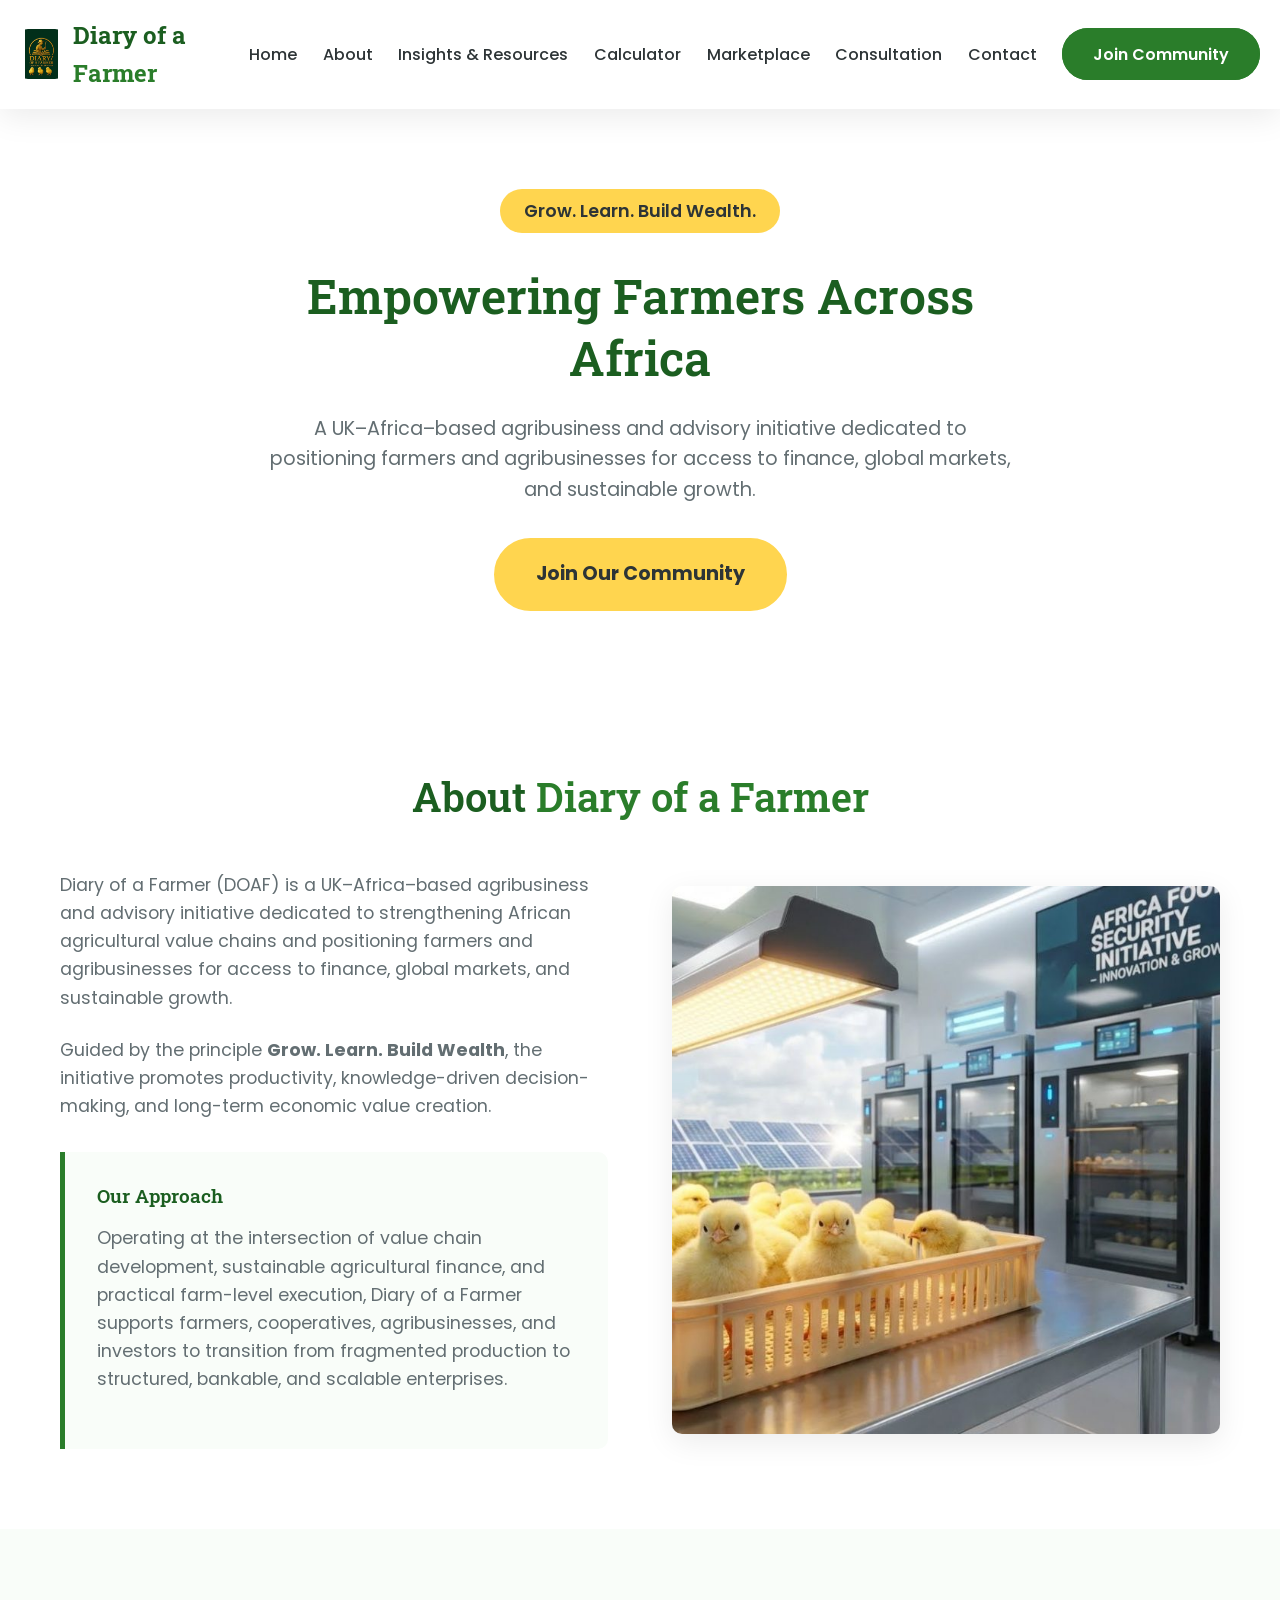
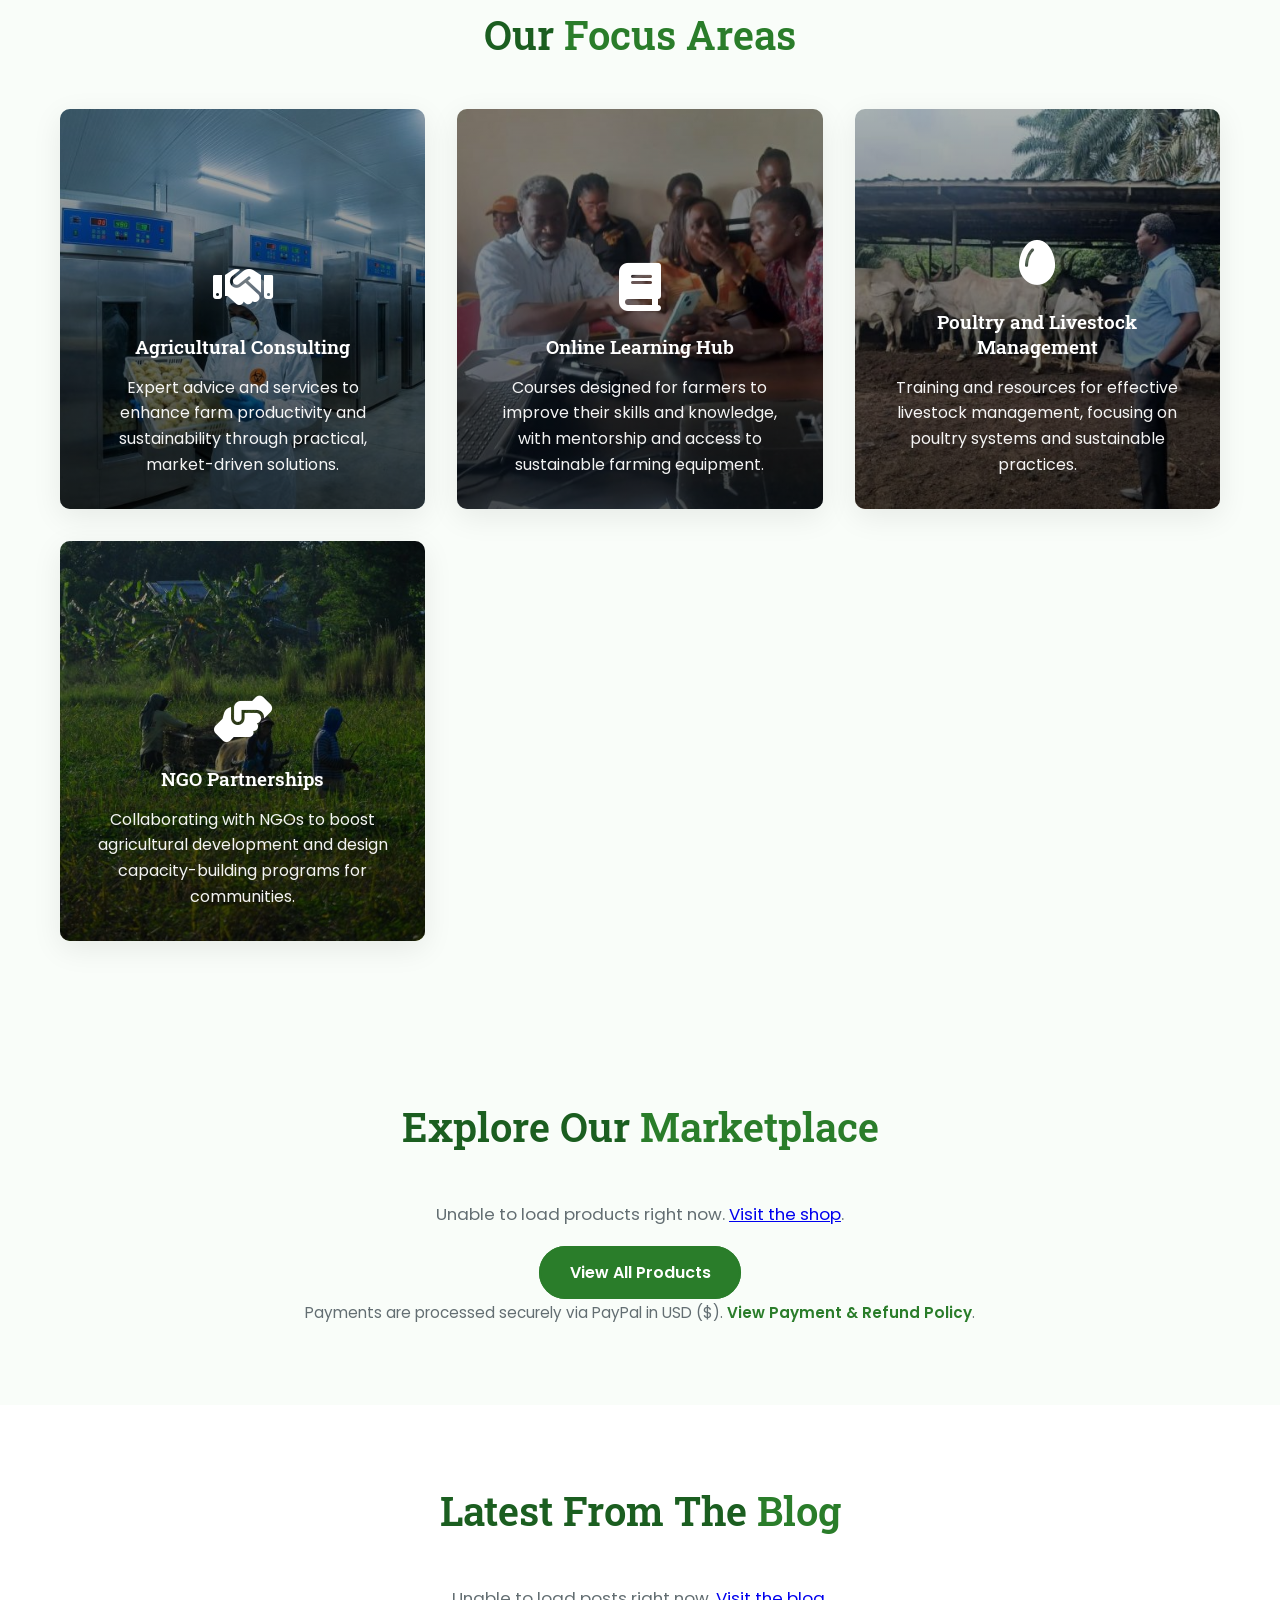
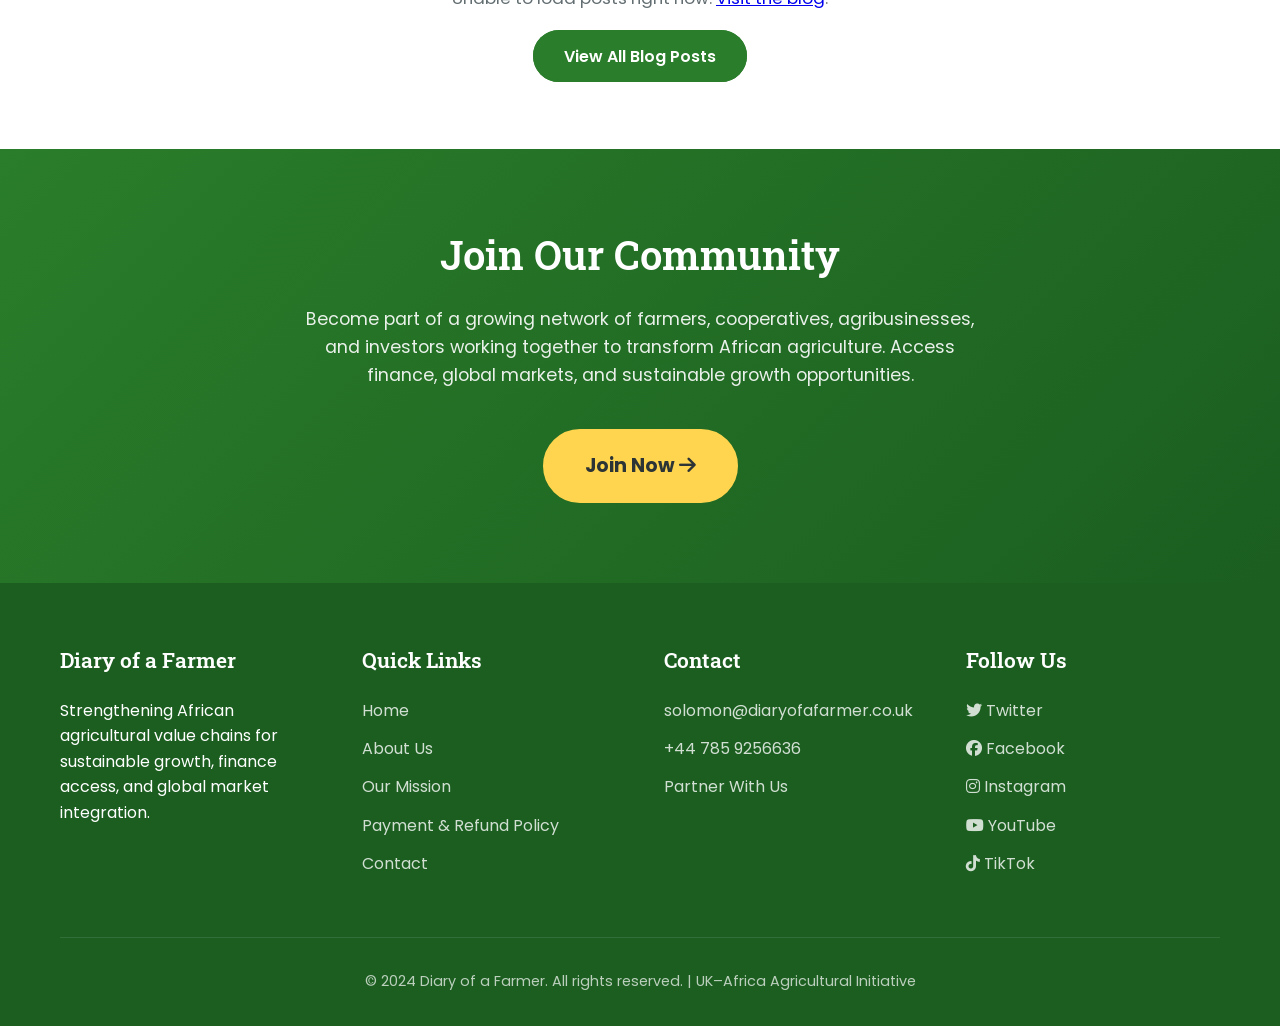
==== index.html @ 79dc4786 "Initial commit" ====
<!DOCTYPE html>
<html lang="en">
<head>
    <meta charset="UTF-8">
    <meta name="viewport" content="width=device-width, initial-scale=1.0">
    <title>Diary of a Farmer | Empowering Farmers Across Africa</title>
    <link rel="stylesheet" href="https://cdnjs.cloudflare.com/ajax/libs/font-awesome/6.4.0/css/all.min.css">
    <link rel="preconnect" href="https://fonts.googleapis.com">
    <link rel="preconnect" href="https://fonts.gstatic.com" crossorigin>
    <link href="https://fonts.googleapis.com/css2?family=Poppins:wght@300;400;500;600;700&family=Roboto+Slab:wght@400;500;600;700&display=swap" rel="stylesheet">
    <link rel="icon" type="image/jpeg" href="image/logo.jpeg">
    <link rel="stylesheet" href="styles.css">
</head>
<body>
    <!-- Header & Navigation (loaded dynamically) -->
    <header data-component="header"></header>

    <!-- Hero Section -->
    <section class="hero" id="home">
        <div class="container hero-content">
            <div class="tagline">Grow. Learn. Build Wealth.</div>
            <h1>Empowering Farmers Across Africa</h1>
            <p class="hero-subtitle">A UK–Africa–based agribusiness and advisory initiative dedicated to positioning farmers and agribusinesses for access to finance, global markets, and sustainable growth.</p>
            <a href="#join" class="cta-button-large">Join Our Community</a>
        </div>
    </section>

    <!-- About Section -->
    <section class="section" id="about">
        <div class="container">
            <h2 class="section-title">About <span>Diary of a Farmer</span></h2>
            <div class="about-content">
                <div class="about-text">
                    <p>Diary of a Farmer (DOAF) is a UK–Africa–based agribusiness and advisory initiative dedicated to strengthening African agricultural value chains and positioning farmers and agribusinesses for access to finance, global markets, and sustainable growth.</p>
                    <p>Guided by the principle <strong>Grow. Learn. Build Wealth</strong>, the initiative promotes productivity, knowledge-driven decision-making, and long-term economic value creation.</p>
                    
                    <div class="highlight-box">
                        <h3>Our Approach</h3>
                        <p>Operating at the intersection of value chain development, sustainable agricultural finance, and practical farm-level execution, Diary of a Farmer supports farmers, cooperatives, agribusinesses, and investors to transition from fragmented production to structured, bankable, and scalable enterprises.</p>
                    </div>
                </div>
                <div class="about-image">
                    <img src="image/about.jpg" alt="African farmers working in field">
                </div>
            </div>
        </div>
    </section>

    <!-- Mission Sections -->
    <section class="section mission" id="mission">
        <div class="container">
            <h2 class="section-title">Our <span>Focus Areas</span></h2>
            <div class="mission-cards">
                <div class="mission-card mission-card-1" style="background-image: url('image/agric-consul.jpg');">
                    <div class="mission-card-content">
                        <i class="fas fa-handshake mission-icon"></i>
                        <h3>Agricultural Consulting</h3>
                        <p>Expert advice and services to enhance farm productivity and sustainability through practical, market-driven solutions.</p>
                    </div>
                </div>
                
                <div class="mission-card mission-card-2" style="background-image: url('image/online hub.jpg');">
                    <div class="mission-card-content">
                        <i class="fas fa-book mission-icon"></i>
                        <h3>Online Learning Hub</h3>
                        <p>Courses designed for farmers to improve their skills and knowledge, with mentorship and access to sustainable farming equipment.</p>
                    </div>
                </div>
                
                <div class="mission-card mission-card-3" style="background-image: url('image/poultry management.jpg');">
                    <div class="mission-card-content">
                        <i class="fas fa-egg mission-icon"></i>
                        <h3>Poultry and Livestock Management</h3>
                        <p>Training and resources for effective livestock management, focusing on poultry systems and sustainable practices.</p>
                    </div>
                </div>

                <div class="mission-card mission-card-4" style="background-image: url('image/NGO.jpg');">
                    <div class="mission-card-content">
                        <i class="fas fa-hands-helping mission-icon"></i>
                        <h3>NGO Partnerships</h3>
                        <p>Collaborating with NGOs to boost agricultural development and design capacity-building programs for communities.</p>
                    </div>
                </div>
            </div>
        </div>
    </section>

    <!-- Marketplace Section -->
    <section class="section marketplace-section" id="marketplace">
        <div class="container">
            <h2 class="section-title">Explore Our <span>Marketplace</span></h2>
            <div class="marketplace-grid" id="marketplaceProducts">
                <p class="marketplace-status">Loading products...</p>
            </div>
            <div class="marketplace-footer-link">
                <a href="https://diaryofafarmer.co.uk/farm/shop" target="_blank" rel="noopener noreferrer" class="cta-button">View All Products</a>
            </div>
            <p class="marketplace-policy-note">
                Payments are processed securely via PayPal in USD ($).
                <a href="payment-policy.html">View Payment &amp; Refund Policy</a>.
            </p>
        </div>
    </section>

    <!-- Blog Section -->
    <section class="section blog-section" id="blog">
        <div class="container">
            <h2 class="section-title">Latest From The <span>Blog</span></h2>
            <div class="blog-grid" id="blogPosts">
                <p class="blog-status">Loading latest posts...</p>
            </div>
            <div class="blog-footer-link">
                <a href="https://diaryofafarmer.co.uk/farm" target="_blank" rel="noopener noreferrer" class="cta-button">View All Blog Posts</a>
            </div>
        </div>
    </section>

    <!-- CTA Section -->
    <section class="cta-section" id="join">
        <div class="container">
            <h2>Join Our Community</h2>
            <p>Become part of a growing network of farmers, cooperatives, agribusinesses, and investors working together to transform African agriculture. Access finance, global markets, and sustainable growth opportunities.</p>
            <a href="#" class="cta-button-large" id="joinButton">Join Now <i class="fas fa-arrow-right"></i></a>
        </div>
    </section>

    <!-- Footer (loaded dynamically) -->
    <footer data-component="footer"></footer>

    <script src="script.js"></script>
</body>
</html>
---- styles.css ----
:root {
    --primary-green: #2a7d2a;
    --light-green: #4caf50;
    --dark-green: #1b5e20;
    --accent-yellow: #ffd54f;
    --light-bg: #f9fdf9;
    --dark-text: #2d3436;
    --light-text: #636e72;
    --white: #ffffff;
    --shadow: 0 8px 30px rgba(0, 0, 0, 0.08);
    --transition: all 0.3s ease;
}

* {
    margin: 0;
    padding: 0;
    box-sizing: border-box;
}

html {
    scroll-behavior: smooth;
}

body {
    font-family: 'Poppins', sans-serif;
    line-height: 1.6;
    color: var(--dark-text);
    background-color: var(--white);
    overflow-x: hidden;
}

h1, h2, h3, h4 {
    font-family: 'Roboto Slab', serif;
    font-weight: 600;
    line-height: 1.3;
    margin-bottom: 1rem;
}

.container {
    width: 100%;
    max-width: 1200px;
    margin: 0 auto;
    padding: 0 20px;
}

/* Header & Navigation */
header {
    background-color: var(--white);
    box-shadow: var(--shadow);
    position: sticky;
    top: 0;
    z-index: 1000;
    padding: 1rem 0;
}

.header-container {
    display: flex;
    justify-content: space-between;
    align-items: center;
    max-width: 1400px;
    width: 100%;
    margin: 0 auto;
}

.logo {
    display: flex;
    align-items: center;
    gap: 10px;
    text-decoration: none;
}

.logo-icon {
    color: var(--primary-green);
    font-size: 2rem;
}

.logo-img {
    width: 50px;
    height: 50px;
    object-fit: contain;
    border-radius: 8px;
}

.logo-text {
    font-family: 'Roboto Slab', serif;
    font-weight: 700;
    font-size: 1.5rem;
    color: var(--dark-green);
}

.logo-text span {
    color: var(--primary-green);
}

.nav-menu {
    display: flex;
    list-style: none;
    gap: 1.6rem;
    flex-wrap: nowrap;
}

.nav-menu > li {
    white-space: nowrap;
}

.dropdown {
    position: relative;
}

.dropdown-toggle {
    background: none;
    border: none;
    cursor: pointer;
    font-size: 1rem;
    font-family: 'Poppins', sans-serif;
    padding: 0;
}

.dropdown-toggle::after {
    content: '\25BE';
    margin-left: 0.45rem;
    font-size: 0.75rem;
    color: var(--light-text);
}

.dropdown-menu {
    list-style: none;
    position: absolute;
    top: calc(100% + 0.8rem);
    left: 0;
    min-width: 220px;
    background-color: var(--white);
    border-radius: 12px;
    box-shadow: var(--shadow);
    padding: 0.8rem 0;
    display: flex;
    flex-direction: column;
    gap: 0.2rem;
    opacity: 0;
    visibility: hidden;
    transform: translateY(10px);
    transition: var(--transition);
    z-index: 1001;
}

.dropdown-menu .nav-link {
    display: block;
    padding: 0.55rem 1.3rem;
    font-weight: 500;
}

.dropdown-menu .nav-link::after {
    display: none;
}

.dropdown.open .dropdown-menu,
.dropdown:hover .dropdown-menu {
    opacity: 1;
    visibility: visible;
    transform: translateY(0);
}

.dropdown.open .dropdown-toggle::after,
.dropdown:hover .dropdown-toggle::after {
    color: var(--primary-green);
}

.nav-link {
    text-decoration: none;
    color: var(--dark-text);
    font-weight: 500;
    transition: var(--transition);
    position: relative;
}

.nav-link:hover {
    color: var(--primary-green);
}

.nav-link::after {
    content: '';
    position: absolute;
    width: 0;
    height: 2px;
    background-color: var(--primary-green);
    bottom: -5px;
    left: 0;
    transition: var(--transition);
}

.nav-link:hover::after {
    width: 100%;
}

.cta-button {
    background-color: var(--primary-green);
    color: var(--white);
    padding: 0.8rem 1.8rem;
    border-radius: 50px;
    text-decoration: none;
    font-weight: 600;
    transition: var(--transition);
    border: 2px solid var(--primary-green);
}

.cta-button:hover {
    background-color: transparent;
    color: var(--primary-green);
}

.mobile-menu-btn {
    display: none;
    background: none;
    border: none;
    font-size: 1.5rem;
    color: var(--dark-green);
    cursor: pointer;
}

/* Hero Section */
.hero {
    padding: 5rem 0;
    background: linear-gradient(rgba(255, 255, 255, 0.9), rgba(255, 255, 255, 0.9)), url('https://images.unsplash.com/photo-1500382017468-9049fed747ef?ixlib=rb-4.0.3&ixid=M3wxMjA3fDB8MHxwaG90by1wYWdlfHx8fGVufDB8fHx8fA%3D%3D&auto=format&fit=crop&w=2070&q=80');
    background-size: cover;
    background-position: center;
}

.hero-content {
    max-width: 800px;
    text-align: center;
    margin: 0 auto;
}

.hero h1 {
    font-size: 3rem;
    color: var(--dark-green);
    margin-bottom: 1.5rem;
}

.hero h1 span {
    color: var(--primary-green);
}

.hero-subtitle {
    font-size: 1.2rem;
    color: var(--light-text);
    margin-bottom: 2rem;
}

.tagline {
    display: inline-block;
    background-color: var(--accent-yellow);
    color: var(--dark-text);
    padding: 0.5rem 1.5rem;
    border-radius: 50px;
    font-weight: 600;
    margin-bottom: 2rem;
    font-size: 1.1rem;
}

/* About Section */
.section {
    padding: 5rem 0;
}

.section-title {
    text-align: center;
    font-size: 2.5rem;
    color: var(--dark-green);
    margin-bottom: 3rem;
}

.section-title span {
    color: var(--primary-green);
}

.about-content {
    display: grid;
    grid-template-columns: 1fr 1fr;
    gap: 4rem;
    align-items: center;
}

.about-text p {
    margin-bottom: 1.5rem;
    font-size: 1.1rem;
    color: var(--light-text);
}

.highlight-box {
    background-color: var(--light-bg);
    border-left: 5px solid var(--primary-green);
    padding: 2rem;
    border-radius: 0 10px 10px 0;
    margin-top: 2rem;
}

.highlight-box h3 {
    color: var(--dark-green);
    margin-bottom: 1rem;
}

.about-image {
    border-radius: 10px;
    overflow: hidden;
    box-shadow: var(--shadow);
}

.about-image img {
    width: 100%;
    height: auto;
    display: block;
    transition: transform 0.5s ease;
}

.about-image:hover img {
    transform: scale(1.05);
}

/* Mission Section */
.mission {
    background-color: var(--light-bg);
}

.mission-cards {
    display: grid;
    grid-template-columns: repeat(auto-fit, minmax(300px, 1fr));
    gap: 2rem;
    margin-top: 3rem;
}

.mission-card {
    background-color: var(--white);
    padding: 2rem;
    border-radius: 10px;
    box-shadow: var(--shadow);
    transition: var(--transition);
    text-align: center;
    background-size: cover;
    background-position: center;
    position: relative;
    min-height: 400px;
    display: flex;
    flex-direction: column;
    justify-content: flex-end;
    overflow: hidden;
}

.mission-card::before {
    content: '';
    position: absolute;
    top: 0;
    left: 0;
    right: 0;
    bottom: 0;
    background: linear-gradient(180deg, rgba(0,0,0,0.3) 0%, rgba(0,0,0,0.7) 100%);
    z-index: 1;
}

.mission-card-content {
    position: relative;
    z-index: 2;
    color: var(--white);
    width: 100%;
    display: flex;
    flex-direction: column;
    align-items: center;
}

.mission-card h3 {
    color: var(--white);
}

.mission-card p {
    color: rgba(255,255,255,0.95);
}

.mission-card:hover {
    transform: translateY(-10px);
}

.mission-icon {
    font-size: 3rem;
    color: var(--white);
    margin-bottom: 1.5rem;
}

/* Blog Section */
.blog-section {
    background-color: var(--white);
}

.blog-grid {
    display: grid;
    grid-template-columns: repeat(auto-fit, minmax(280px, 1fr));
    gap: 2rem;
}

.blog-card {
    background-color: var(--white);
    border: 1px solid #e8efe8;
    border-radius: 12px;
    overflow: hidden;
    box-shadow: var(--shadow);
    transition: var(--transition);
    display: flex;
    flex-direction: column;
}

.blog-card:hover {
    transform: translateY(-6px);
}

.blog-image {
    width: 100%;
    height: 200px;
    object-fit: cover;
    background: linear-gradient(135deg, #e8f5e9, #f1f8e9);
}

.blog-card-body {
    padding: 1.4rem;
    display: flex;
    flex-direction: column;
    gap: 0.9rem;
    flex: 1;
}

.blog-date {
    font-size: 0.9rem;
    color: var(--light-text);
}

.blog-card-title {
    font-size: 1.3rem;
    color: var(--dark-green);
    margin: 0;
}

.blog-excerpt {
    color: var(--light-text);
    margin: 0;
}

.blog-read-link {
    margin-top: auto;
    color: var(--primary-green);
    text-decoration: none;
    font-weight: 600;
}

.blog-read-link:hover {
    color: var(--dark-green);
}

.blog-status {
    grid-column: 1 / -1;
    text-align: center;
    color: var(--light-text);
    font-size: 1.05rem;
}

.blog-footer-link {
    margin-top: 2rem;
    text-align: center;
}

/* Marketplace Section */
.marketplace-section {
    background-color: var(--light-bg);
}

.marketplace-grid {
    display: grid;
    grid-template-columns: repeat(auto-fit, minmax(250px, 1fr));
    gap: 2rem;
}

.product-card {
    background-color: var(--white);
    border: 1px solid #e8efe8;
    border-radius: 12px;
    overflow: hidden;
    box-shadow: var(--shadow);
    transition: var(--transition);
    display: flex;
    flex-direction: column;
}

.product-card:hover {
    transform: translateY(-6px);
    box-shadow: 0 12px 40px rgba(0, 0, 0, 0.12);
}

.product-image-wrapper {
    position: relative;
    overflow: hidden;
    height: 220px;
}

.product-image {
    width: 100%;
    height: 100%;
    object-fit: cover;
    background: linear-gradient(135deg, #e8f5e9, #f1f8e9);
    transition: transform 0.3s ease;
}

.product-card:hover .product-image {
    transform: scale(1.05);
}

.product-overlay {
    position: absolute;
    top: 0;
    left: 0;
    right: 0;
    bottom: 0;
    background-color: rgba(42, 125, 42, 0.85);
    display: flex;
    align-items: center;
    justify-content: center;
    opacity: 0;
    transition: opacity 0.3s ease;
}

.product-card:hover .product-overlay {
    opacity: 1;
}

.view-product-btn {
    background-color: var(--accent-yellow);
    color: var(--dark-text);
    padding: 0.8rem 1.5rem;
    border-radius: 25px;
    text-decoration: none;
    font-weight: 600;
    font-size: 0.95rem;
    transition: var(--transition);
    display: inline-flex;
    align-items: center;
    gap: 0.5rem;
}

.view-product-btn:hover {
    background-color: var(--white);
    transform: scale(1.05);
}

.product-card-body {
    padding: 1.4rem;
    display: flex;
    flex-direction: column;
    gap: 0.8rem;
    flex: 1;
}

.product-title {
    font-size: 1.1rem;
    color: var(--dark-green);
    margin: 0;
    line-height: 1.4;
}

.product-description {
    color: var(--light-text);
    margin: 0;
    font-size: 0.9rem;
    line-height: 1.5;
    flex-grow: 1;
}

.product-price {
    margin-top: auto;
    font-weight: 700;
    font-size: 1.2rem;
    color: var(--primary-green);
}

.original-price {
    color: var(--light-text);
    text-decoration: line-through;
    font-size: 0.9rem;
    margin-right: 0.8rem;
}

.sale-price {
    color: #d32f2f;
    font-size: 1.3rem;
}

.marketplace-status {
    grid-column: 1 / -1;
    text-align: center;
    color: var(--light-text);
    font-size: 1.05rem;
}

.marketplace-footer-link {
    margin-top: 2rem;
    text-align: center;
}

.marketplace-policy-note {
    margin-top: 1rem;
    text-align: center;
    color: var(--light-text);
    font-size: 0.95rem;
    line-height: 1.5;
}

.marketplace-policy-note a {
    color: var(--primary-green);
    font-weight: 600;
    text-decoration: none;
}

.marketplace-policy-note a:hover {
    text-decoration: underline;
}

/* CTA Section */
.cta-section {
    text-align: center;
    padding: 5rem 0;
    background: linear-gradient(135deg, var(--primary-green), var(--dark-green));
    color: var(--white);
}

.cta-section h2 {
    font-size: 2.5rem;
    margin-bottom: 1.5rem;
}

.cta-section p {
    max-width: 700px;
    margin: 0 auto 2.5rem;
    font-size: 1.1rem;
    opacity: 0.9;
}

.cta-button-large {
    background-color: var(--accent-yellow);
    color: var(--dark-text);
    padding: 1.2rem 2.5rem;
    border-radius: 50px;
    text-decoration: none;
    font-weight: 700;
    font-size: 1.2rem;
    transition: var(--transition);
    display: inline-block;
    border: 2px solid var(--accent-yellow);
}

.cta-button-large:hover {
    background-color: transparent;
    color: var(--accent-yellow);
}

/* Footer */
footer {
    background-color: var(--dark-green);
    color: var(--white);
    padding: 4rem 0 2rem;
}

.footer-content {
    display: grid;
    grid-template-columns: repeat(auto-fit, minmax(250px, 1fr));
    gap: 3rem;
    margin-bottom: 3rem;
}

.footer-column h3 {
    color: var(--white);
    margin-bottom: 1.5rem;
    font-size: 1.3rem;
}

.footer-links {
    list-style: none;
}

.footer-links li {
    margin-bottom: 0.8rem;
}

.footer-links a {
    color: rgba(255, 255, 255, 0.8);
    text-decoration: none;
    transition: var(--transition);
}

.footer-links a:hover {
    color: var(--accent-yellow);
    padding-left: 5px;
}

.copyright {
    text-align: center;
    padding-top: 2rem;
    border-top: 1px solid rgba(255, 255, 255, 0.1);
    color: rgba(255, 255, 255, 0.7);
    font-size: 0.9rem;
}

/* Responsive Design */
@media (max-width: 992px) {
    .hero h1 {
        font-size: 2.5rem;
    }
    
    .about-content {
        grid-template-columns: 1fr;
        gap: 3rem;
    }
    
    .about-image {
        order: -1;
    }
}

@media (max-width: 768px) {
    .nav-menu {
        position: fixed;
        top: 80px;
        left: -100%;
        flex-direction: column;
        background-color: var(--white);
        width: 100%;
        text-align: center;
        transition: var(--transition);
        box-shadow: var(--shadow);
        padding: 2rem 0;
        z-index: 999;
    }

    .nav-menu.active {
        left: 0;
    }

    .mobile-menu-btn {
        display: block;
    }

    .dropdown {
        width: 100%;
    }

    .dropdown-toggle {
        width: 100%;
        text-align: center;
        padding: 0.4rem 0;
    }

    .dropdown-menu {
        position: static;
        opacity: 1;
        visibility: visible;
        transform: none;
        box-shadow: none;
        background-color: transparent;
        padding: 0;
        display: none;
    }

    .dropdown.open .dropdown-menu {
        display: flex;
    }

    .dropdown-menu .nav-link {
        padding: 0.5rem 0;
    }

    .hero h1 {
        font-size: 2rem;
    }

    .section-title {
        font-size: 2rem;
    }
    
    .cta-section h2 {
        font-size: 2rem;
    }
}

@media (max-width: 576px) {
    .hero {
        padding: 3rem 0;
    }
    
    .section {
        padding: 3rem 0;
    }
    
    .cta-section {
        padding: 3rem 0;
    }
    
    .hero h1 {
        font-size: 1.8rem;
    }
}

/* Team Members Section */
.team-members-grid {
    display: grid;
    grid-template-columns: repeat(auto-fit, minmax(350px, 1fr));
    gap: 3rem;
    margin-top: 3rem;
}

.team-member-card {
    background-color: var(--white);
    border-radius: 10px;
    box-shadow: var(--shadow);
    overflow: hidden;
    transition: var(--transition);
}

.team-member-card:hover {
    transform: translateY(-10px);
    box-shadow: 0 12px 40px rgba(0, 0, 0, 0.15);
}

.team-image {
    width: 100%;
    height: 300px;
    overflow: hidden;
}

.team-image img {
    width: 100%;
    height: 100%;
    object-fit: cover;
    transition: transform 0.5s ease;
}

.team-member-card:hover .team-image img {
    transform: scale(1.05);
}

.team-info {
    padding: 2rem;
}

.team-info h3 {
    color: var(--dark-green);
    margin-bottom: 0.5rem;
    font-size: 1.5rem;
}

.team-role {
    color: var(--primary-green);
    font-weight: 600;
    margin-bottom: 1rem;
    font-size: 1.1rem;
}

.team-info p {
    color: var(--light-text);
    font-size: 0.95rem;
    margin-bottom: 1rem;
    line-height: 1.6;
}

/* Contact Page Styles */
.contact-wrapper {
    display: grid;
    grid-template-columns: 1fr 1fr;
    gap: 4rem;
    margin-top: 3rem;
}

.contact-info {
    background-color: var(--light-bg);
    padding: 2rem;
    border-radius: 10px;
}

.contact-info .section-title {
    text-align: left;
    font-size: 2rem;
    margin-bottom: 2rem;
}

.info-items {
    display: flex;
    flex-direction: column;
    gap: 2rem;
    margin-bottom: 3rem;
}

.info-item {
    display: flex;
    gap: 1.5rem;
    align-items: flex-start;
}

.info-icon {
    font-size: 2rem;
    color: var(--primary-green);
    min-width: 50px;
    text-align: center;
}

.info-content h3 {
    color: var(--dark-green);
    margin-bottom: 0.5rem;
    font-size: 1.2rem;
}

.info-content p {
    color: var(--light-text);
    margin: 0;
}

.info-content a {
    color: var(--primary-green);
    text-decoration: none;
    font-weight: 600;
    transition: var(--transition);
}

.info-content a:hover {
    color: var(--dark-green);
}

.social-section {
    margin-top: 2rem;
    padding-top: 2rem;
    border-top: 2px solid rgba(0, 0, 0, 0.1);
}

.social-section h3 {
    color: var(--dark-green);
    margin-bottom: 1rem;
    font-size: 1.1rem;
}

.social-links-contact {
    display: flex;
    gap: 1rem;
    flex-wrap: wrap;
}

.social-link {
    display: inline-flex;
    align-items: center;
    justify-content: center;
    width: 45px;
    height: 45px;
    background-color: var(--primary-green);
    color: var(--white);
    border-radius: 50%;
    text-decoration: none;
    font-size: 1.2rem;
    transition: var(--transition);
}

.social-link:hover {
    background-color: var(--dark-green);
    transform: translateY(-5px);
}

.contact-form-container {
    background-color: var(--white);
    padding: 2rem;
    border-radius: 10px;
    box-shadow: var(--shadow);
}

.contact-form-container .section-title {
    text-align: left;
    font-size: 2rem;
    margin-bottom: 2rem;
}

.contact-form {
    display: flex;
    flex-direction: column;
    gap: 1.5rem;
}

.form-group {
    display: flex;
    flex-direction: column;
}

.form-group label {
    color: var(--dark-text);
    font-weight: 600;
    margin-bottom: 0.5rem;
    font-size: 0.95rem;
}

.form-group input,
.form-group textarea {
    padding: 0.8rem;
    border: 1px solid #ddd;
    border-radius: 5px;
    font-family: 'Poppins', sans-serif;
    font-size: 0.95rem;
    transition: var(--transition);
    color: var(--dark-text);
}

.form-group input:focus,
.form-group textarea:focus {
    outline: none;
    border-color: var(--primary-green);
    box-shadow: 0 0 0 3px rgba(42, 125, 42, 0.1);
}

.form-group textarea {
    resize: vertical;
    min-height: 120px;
}

.form-group.checkbox {
    flex-direction: row;
    align-items: flex-start;
    gap: 0.8rem;
}

.form-group.checkbox input {
    width: auto;
    height: auto;
    margin-top: 0.3rem;
    cursor: pointer;
    padding: 0;
}

.checkbox-label {
    margin: 0;
    font-weight: 400;
    font-size: 0.9rem;
    line-height: 1.5;
    color: var(--light-text);
}

/* Responsive Design - Contact */
@media (max-width: 992px) {
    .contact-wrapper {
        grid-template-columns: 1fr;
        gap: 2rem;
    }
}

@media (max-width: 768px) {
    .team-members-grid {
        grid-template-columns: 1fr;
    }

    .contact-info {
        padding: 1.5rem;
    }

    .contact-form-container {
        padding: 1.5rem;
    }
}

/* Legal Notice Page */
.legal-content {
    max-width: 900px;
    margin: 0 auto;
}

.legal-section {
    margin-bottom: 3rem;
}

.legal-section .section-title {
    text-align: center;
    margin-bottom: 2rem;
}

.notice-card {
    background-color: var(--light-bg);
    padding: 1.5rem;
    border-radius: 8px;
    margin-bottom: 1.5rem;
    border-left: 4px solid var(--primary-green);
}

.notice-card h3 {
    color: var(--dark-green);
    margin-bottom: 1rem;
    font-size: 1.2rem;
}

.notice-card p {
    color: var(--light-text);
    line-height: 1.8;
    margin-bottom: 0.5rem;
}

.notice-card p:last-child {
    margin-bottom: 0;
}

.notice-card .subtitle {
    font-size: 0.95rem;
    color: var(--light-text);
    font-style: italic;
}

.notice-card a {
    color: var(--primary-green);
    text-decoration: none;
    font-weight: 600;
    transition: var(--transition);
}

.notice-card a:hover {
    color: var(--dark-green);
    text-decoration: underline;
}

.notice-card.highlight {
    background-color: rgba(42, 125, 42, 0.05);
    border-left-color: var(--primary-green);
    padding: 2rem;
    font-size: 1.05rem;
    line-height: 1.9;
}

.notice-card.highlight p {
    color: var(--dark-text);
    font-weight: 500;
}

/* Consultation Page Styles */
.consultation-hero {
    background: linear-gradient(rgba(42, 125, 42, 0.9), rgba(27, 94, 32, 0.95)), url('https://images.unsplash.com/photo-1605000797499-95a51c5269ae?ixlib=rb-4.0.3&auto=format&fit=crop&w=2071&q=80');
    background-size: cover;
    background-position: center;
    padding: 6rem 0 4rem;
    color: var(--white);
    text-align: center;
}

.consultation-hero h1 {
    font-size: 3.5rem;
    margin-bottom: 1.5rem;
}

.consultation-hero h1 span {
    color: var(--accent-yellow);
}

.filter-badge {
    background-color: rgba(255, 213, 79, 0.2);
    border: 1px solid var(--accent-yellow);
    color: var(--accent-yellow);
    display: inline-block;
    padding: 0.8rem 1.5rem;
    border-radius: 4px;
    font-weight: 600;
    margin-bottom: 2rem;
    max-width: 800px;
    line-height: 1.5;
}

.pricing-section {
    padding: 4rem 0;
    background-color: var(--light-bg);
}

.pricing-grid {
    display: grid;
    grid-template-columns: repeat(auto-fit, minmax(280px, 1fr));
    gap: 2rem;
    margin-top: 3rem;
}

.service-card {
    background-color: var(--white);
    border-radius: 12px;
    padding: 2rem;
    box-shadow: var(--shadow);
    transition: var(--transition);
    border-top: 4px solid var(--primary-green);
    display: flex;
    flex-direction: column;
    height: 100%;
}

.service-card:hover {
    transform: translateY(-8px);
    box-shadow: 0 15px 35px rgba(0, 0, 0, 0.1);
}

.service-card h3 {
    font-size: 1.2rem;
    color: var(--dark-green);
    margin-bottom: 1rem;
    min-height: 3rem;
}

.service-price {
    background-color: rgba(42, 125, 42, 0.1);
    color: var(--dark-green);
    padding: 0.8rem;
    border-radius: 8px;
    text-align: center;
    margin-bottom: 1.5rem;
}

.price-item {
    display: flex;
    justify-content: space-between;
    align-items: center;
    margin-bottom: 0.5rem;
    font-size: 0.95rem;
}

.price-item:last-child {
    margin-bottom: 0;
}

.price-amount {
    font-weight: 700;
    color: var(--primary-green);
    font-size: 1.1rem;
}

.service-icon {
    font-size: 2.5rem;
    color: var(--primary-green);
    margin-bottom: 1.5rem;
    text-align: center;
}

.form-section {
    padding: 4rem 0;
    background-color: var(--white);
}

.consultation-form-container {
    max-width: 900px;
    margin: 0 auto;
    background-color: var(--white);
    padding: 3rem;
    border-radius: 12px;
    box-shadow: var(--shadow);
    border: 1px solid #eee;
}

.form-section-title {
    font-size: 1.8rem;
    color: var(--dark-green);
    margin-bottom: 1.5rem;
    padding-bottom: 1rem;
    border-bottom: 2px solid rgba(42, 125, 42, 0.1);
}

.form-row {
    display: grid;
    grid-template-columns: 1fr 1fr;
    gap: 2rem;
    margin-bottom: 1.5rem;
}

.radio-group-container {
    margin-bottom: 2rem;
}

.radio-group-label {
    display: block;
    font-weight: 600;
    color: var(--dark-text);
    margin-bottom: 1rem;
    font-size: 1rem;
}

.radio-options {
    display: grid;
    grid-template-columns: repeat(auto-fit, minmax(200px, 1fr));
    gap: 1rem;
}

.radio-option {
    position: relative;
}

.radio-option input[type="radio"] {
    position: absolute;
    opacity: 0;
}

.radio-option label {
    display: block;
    padding: 1rem;
    background-color: var(--light-bg);
    border: 2px solid transparent;
    border-radius: 8px;
    cursor: pointer;
    transition: var(--transition);
    text-align: center;
    font-weight: 500;
    color: var(--light-text);
}

.radio-option input[type="radio"]:checked + label {
    border-color: var(--primary-green);
    background-color: rgba(42, 125, 42, 0.05);
    color: var(--primary-green);
    font-weight: 600;
}

.radio-option label:hover {
    background-color: #f0f0f0;
}

.file-upload-wrapper {
    margin-bottom: 1.5rem;
}

.file-upload-label {
    display: flex;
    flex-direction: column;
    align-items: center;
    justify-content: center;
    padding: 2rem;
    border: 2px dashed #ccc;
    border-radius: 8px;
    cursor: pointer;
    transition: var(--transition);
    background-color: var(--light-bg);
}

.file-upload-label:hover {
    border-color: var(--primary-green);
    background-color: rgba(42, 125, 42, 0.05);
}

.file-upload-icon {
    font-size: 2rem;
    color: var(--light-text);
    margin-bottom: 0.5rem;
}

input[type="file"] {
    display: none;
}

.info-text {
    font-size: 0.85rem;
    color: #888;
    margin-top: 0.5rem;
}

.cta-button-large.is-loading {
    opacity: 0.7;
    pointer-events: none;
}

.consultation-submit-status {
    margin-top: 1rem;
    text-align: center;
    color: var(--primary-green);
    font-weight: 500;
    min-height: 1.2rem;
}

.consultation-submit-status.error {
    color: #c0392b;
}

.request-popup-overlay {
    position: fixed;
    inset: 0;
    background-color: rgba(0, 0, 0, 0.6);
    display: flex;
    align-items: center;
    justify-content: center;
    z-index: 10000;
    padding: 1rem;
}

.request-popup {
    width: 100%;
    max-width: 420px;
    background-color: var(--white);
    border-radius: 12px;
    padding: 1.5rem;
    position: relative;
    box-shadow: 0 15px 40px rgba(0, 0, 0, 0.2);
    text-align: center;
}

.request-popup h3 {
    color: var(--dark-green);
    margin-bottom: 0.75rem;
}

.request-popup p {
    color: var(--light-text);
    margin-bottom: 1.25rem;
    line-height: 1.6;
}

.request-popup-close {
    position: absolute;
    top: 0.5rem;
    right: 0.8rem;
    border: none;
    background: transparent;
    font-size: 1.7rem;
    cursor: pointer;
    color: #6c757d;
}

.request-popup-action {
    background-color: var(--primary-green);
    color: var(--white);
    border: none;
    border-radius: 30px;
    padding: 0.7rem 1.4rem;
    font-weight: 600;
    cursor: pointer;
}

/* Responsive for Consultation Page */
@media (max-width: 768px) {
    .consultation-hero h1 {
        font-size: 2.2rem;
    }
    
    .form-row {
        grid-template-columns: 1fr;
        gap: 1rem;
    }
    
    .consultation-form-container {
        padding: 1.5rem;
    }
    
    .radio-options {
        grid-template-columns: 1fr;
    }
}
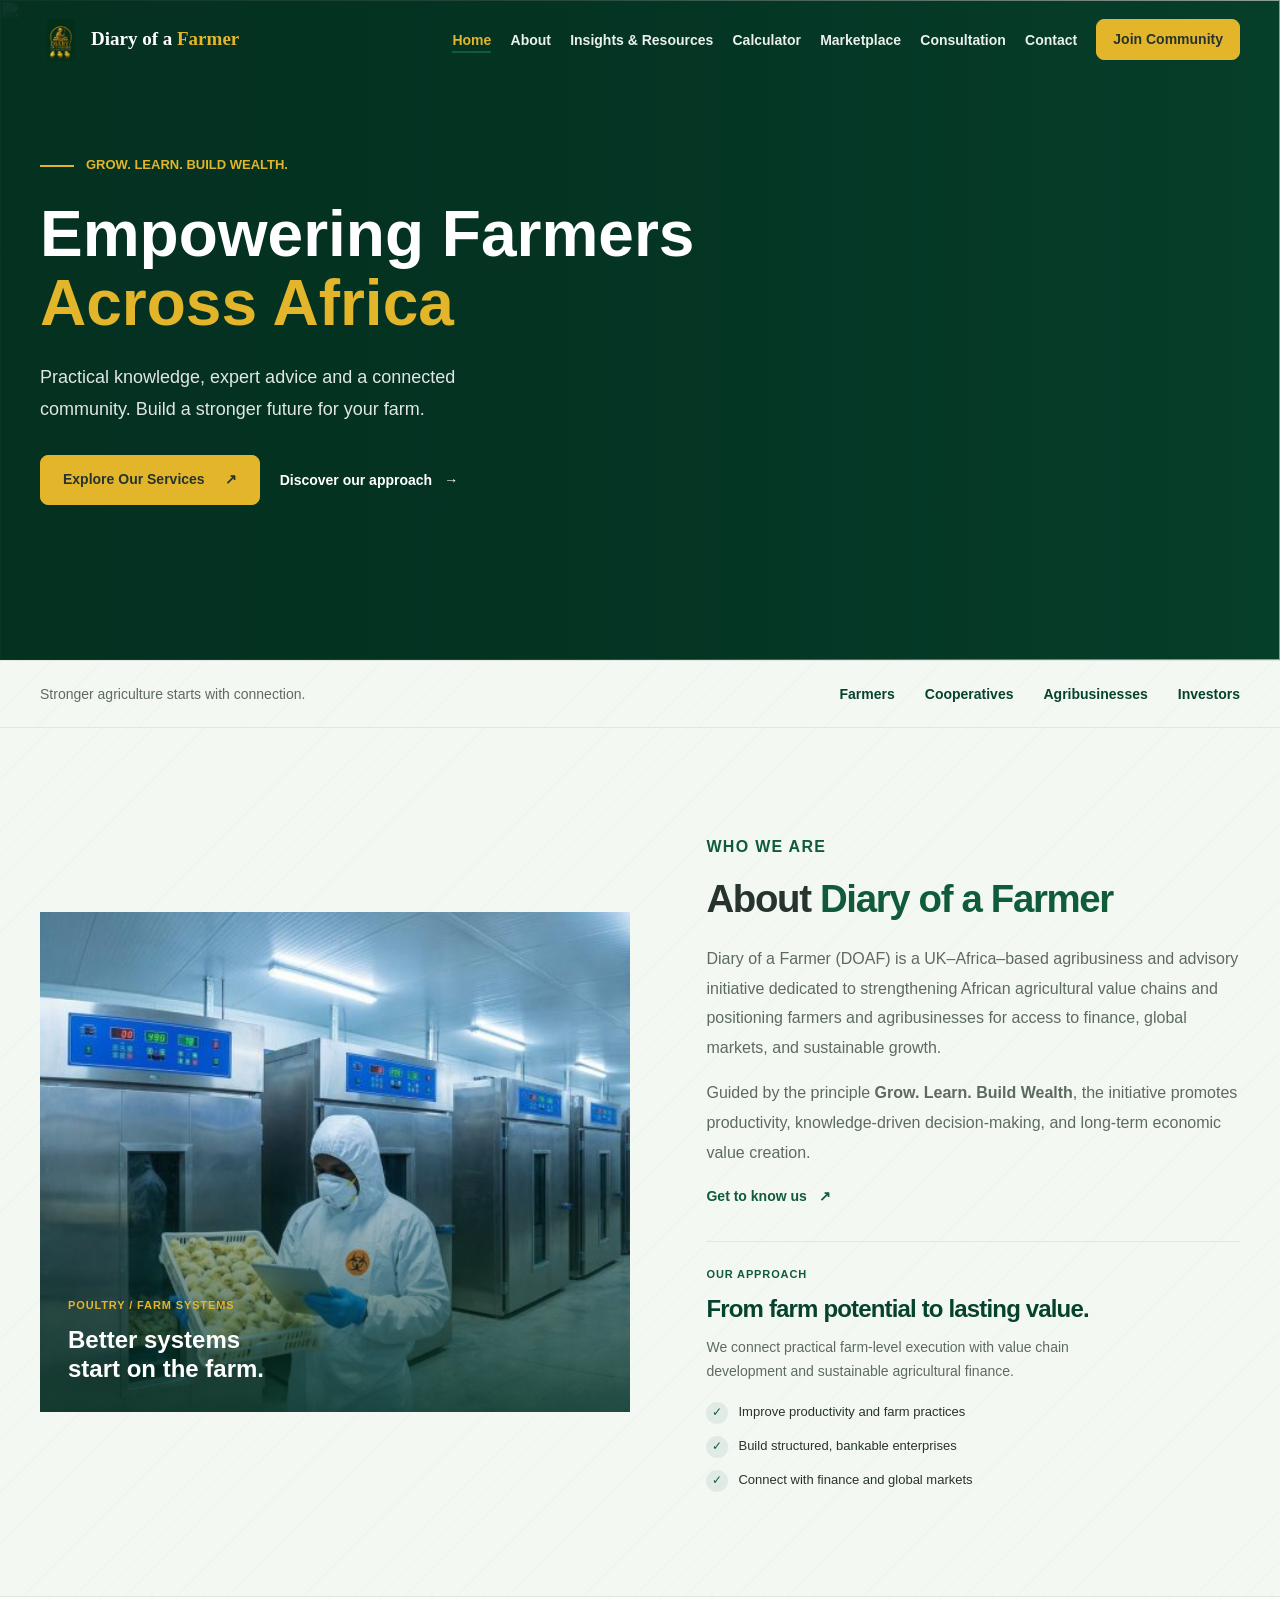
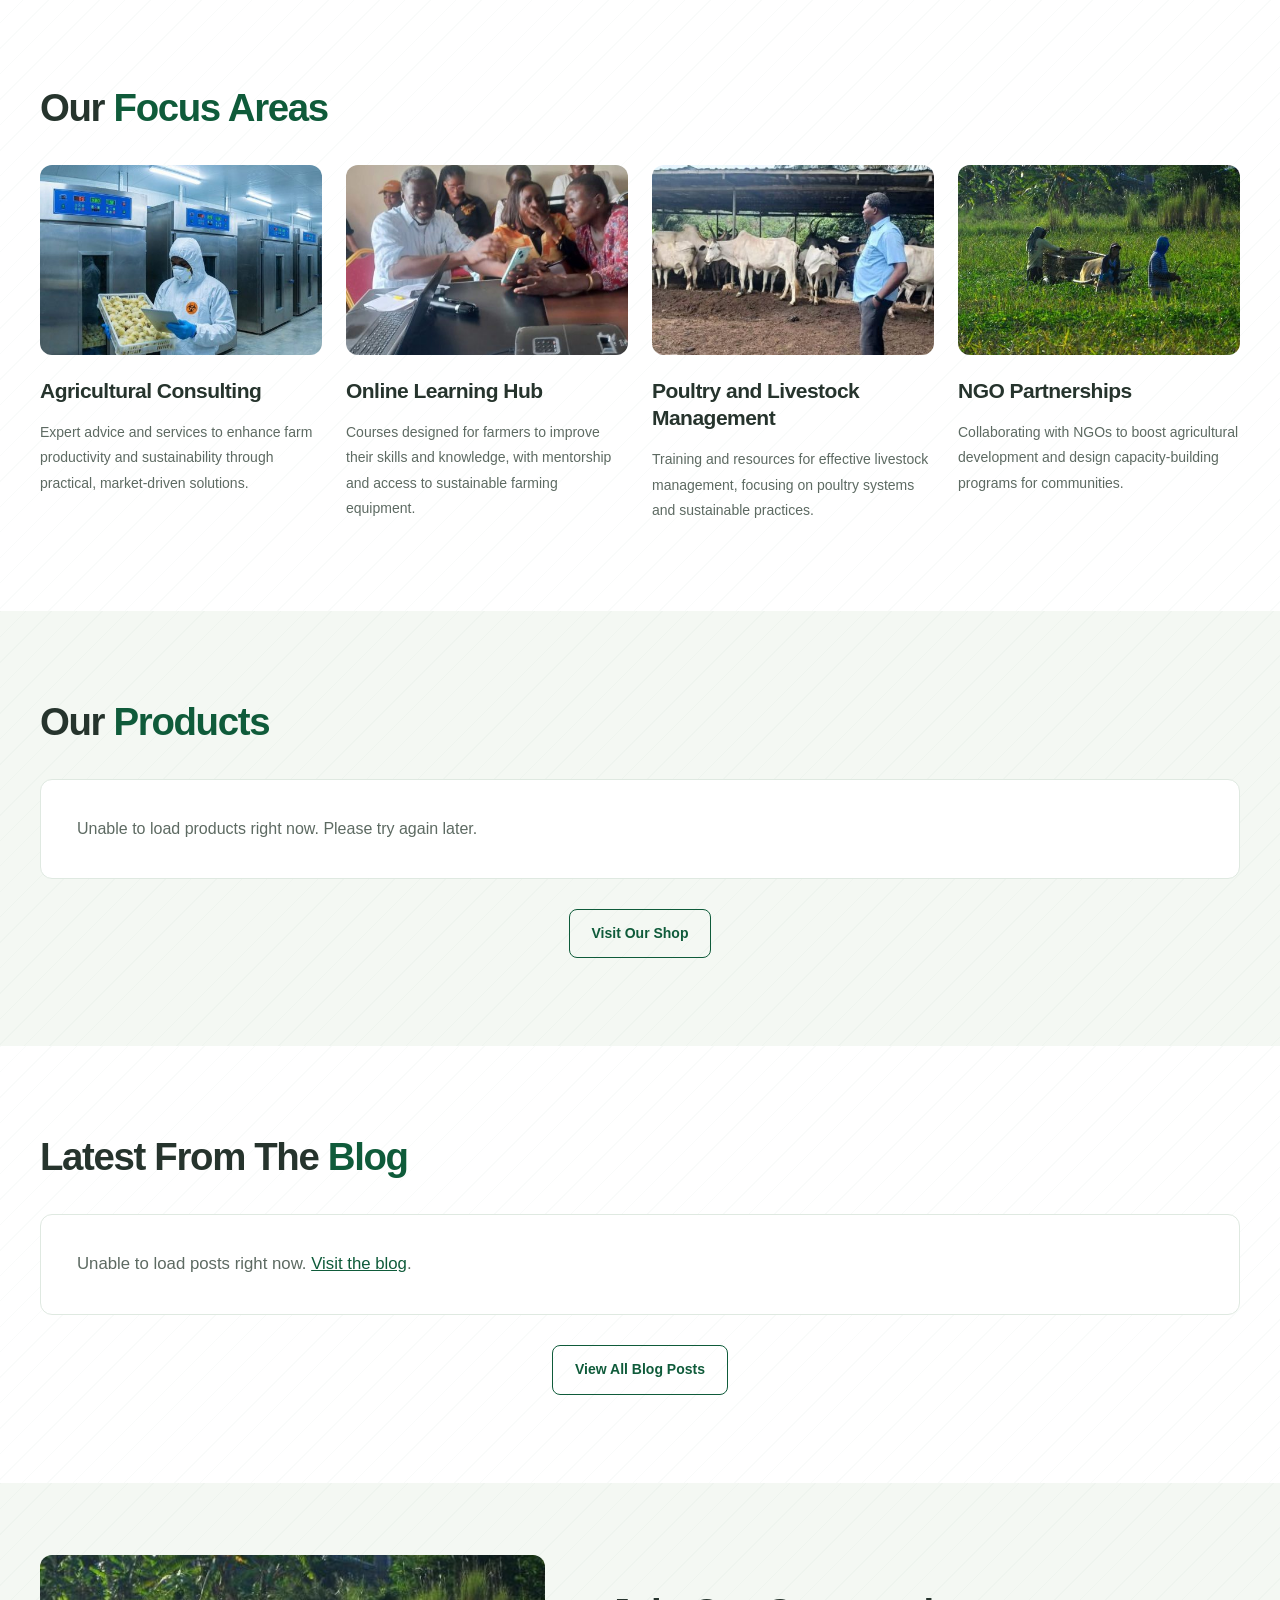
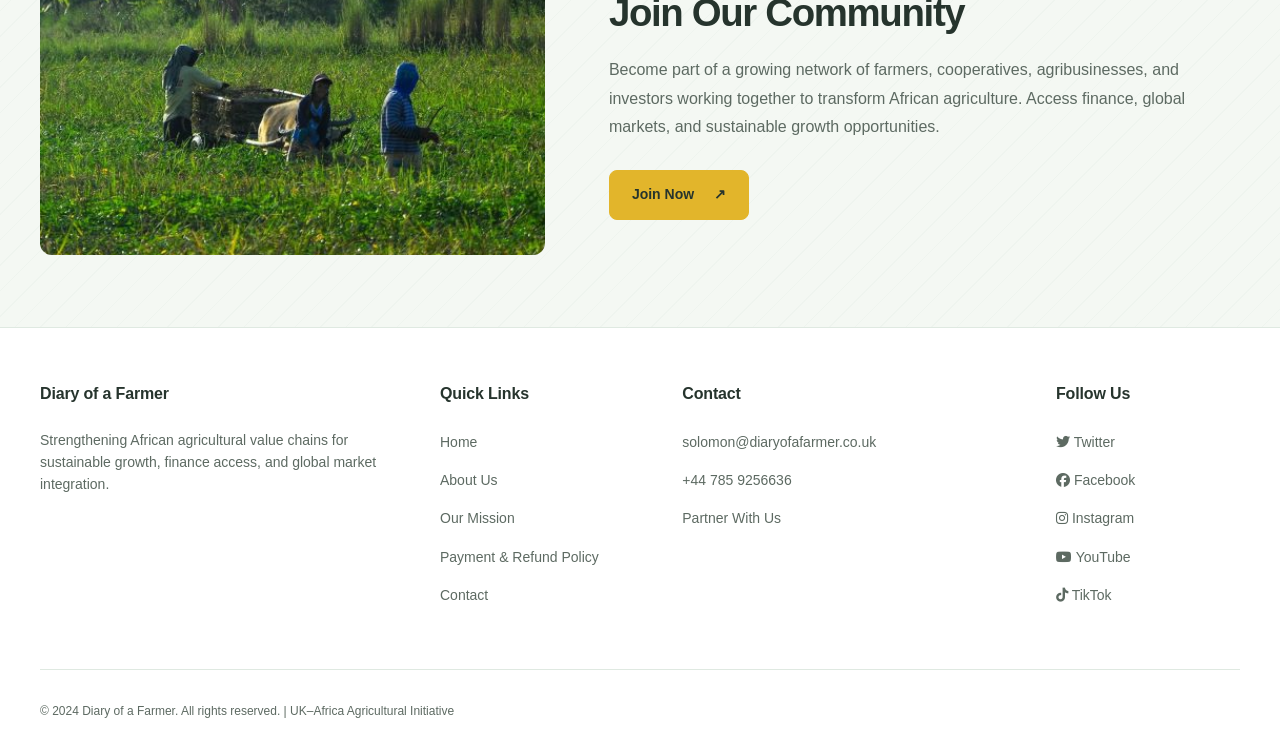
==== commit fcece3dd: "Add files via upload" ====
--- a/index.html
+++ b/index.html
@@ -1,133 +1,165 @@
-<!DOCTYPE html>
-<html lang="en">
-<head>
-    <meta charset="UTF-8">
-    <meta name="viewport" content="width=device-width, initial-scale=1.0">
-    <title>Diary of a Farmer | Empowering Farmers Across Africa</title>
-    <link rel="stylesheet" href="https://cdnjs.cloudflare.com/ajax/libs/font-awesome/6.4.0/css/all.min.css">
-    <link rel="preconnect" href="https://fonts.googleapis.com">
-    <link rel="preconnect" href="https://fonts.gstatic.com" crossorigin>
-    <link href="https://fonts.googleapis.com/css2?family=Poppins:wght@300;400;500;600;700&family=Roboto+Slab:wght@400;500;600;700&display=swap" rel="stylesheet">
-    <link rel="icon" type="image/jpeg" href="image/logo.jpeg">
-    <link rel="stylesheet" href="styles.css">
-</head>
-<body>
-    <!-- Header & Navigation (loaded dynamically) -->
-    <header data-component="header"></header>
-
-    <!-- Hero Section -->
-    <section class="hero" id="home">
-        <div class="container hero-content">
-            <div class="tagline">Grow. Learn. Build Wealth.</div>
-            <h1>Empowering Farmers Across Africa</h1>
-            <p class="hero-subtitle">A UK–Africa–based agribusiness and advisory initiative dedicated to positioning farmers and agribusinesses for access to finance, global markets, and sustainable growth.</p>
-            <a href="#join" class="cta-button-large">Join Our Community</a>
-        </div>
-    </section>
-
-    <!-- About Section -->
-    <section class="section" id="about">
-        <div class="container">
-            <h2 class="section-title">About <span>Diary of a Farmer</span></h2>
-            <div class="about-content">
-                <div class="about-text">
-                    <p>Diary of a Farmer (DOAF) is a UK–Africa–based agribusiness and advisory initiative dedicated to strengthening African agricultural value chains and positioning farmers and agribusinesses for access to finance, global markets, and sustainable growth.</p>
-                    <p>Guided by the principle <strong>Grow. Learn. Build Wealth</strong>, the initiative promotes productivity, knowledge-driven decision-making, and long-term economic value creation.</p>
-                    
-                    <div class="highlight-box">
-                        <h3>Our Approach</h3>
-                        <p>Operating at the intersection of value chain development, sustainable agricultural finance, and practical farm-level execution, Diary of a Farmer supports farmers, cooperatives, agribusinesses, and investors to transition from fragmented production to structured, bankable, and scalable enterprises.</p>
-                    </div>
-                </div>
-                <div class="about-image">
-                    <img src="image/about.jpg" alt="African farmers working in field">
-                </div>
-            </div>
-        </div>
-    </section>
-
-    <!-- Mission Sections -->
-    <section class="section mission" id="mission">
-        <div class="container">
-            <h2 class="section-title">Our <span>Focus Areas</span></h2>
-            <div class="mission-cards">
-                <div class="mission-card mission-card-1" style="background-image: url('image/agric-consul.jpg');">
-                    <div class="mission-card-content">
-                        <i class="fas fa-handshake mission-icon"></i>
-                        <h3>Agricultural Consulting</h3>
-                        <p>Expert advice and services to enhance farm productivity and sustainability through practical, market-driven solutions.</p>
-                    </div>
-                </div>
-                
-                <div class="mission-card mission-card-2" style="background-image: url('image/online hub.jpg');">
-                    <div class="mission-card-content">
-                        <i class="fas fa-book mission-icon"></i>
-                        <h3>Online Learning Hub</h3>
-                        <p>Courses designed for farmers to improve their skills and knowledge, with mentorship and access to sustainable farming equipment.</p>
-                    </div>
-                </div>
-                
-                <div class="mission-card mission-card-3" style="background-image: url('image/poultry management.jpg');">
-                    <div class="mission-card-content">
-                        <i class="fas fa-egg mission-icon"></i>
-                        <h3>Poultry and Livestock Management</h3>
-                        <p>Training and resources for effective livestock management, focusing on poultry systems and sustainable practices.</p>
-                    </div>
-                </div>
-
-                <div class="mission-card mission-card-4" style="background-image: url('image/NGO.jpg');">
-                    <div class="mission-card-content">
-                        <i class="fas fa-hands-helping mission-icon"></i>
-                        <h3>NGO Partnerships</h3>
-                        <p>Collaborating with NGOs to boost agricultural development and design capacity-building programs for communities.</p>
-                    </div>
-                </div>
-            </div>
-        </div>
-    </section>
-
-    <!-- Marketplace Section -->
-    <section class="section marketplace-section" id="marketplace">
-        <div class="container">
-            <h2 class="section-title">Explore Our <span>Marketplace</span></h2>
-            <div class="marketplace-grid" id="marketplaceProducts">
-                <p class="marketplace-status">Loading products...</p>
-            </div>
-            <div class="marketplace-footer-link">
-                <a href="https://diaryofafarmer.co.uk/farm/shop" target="_blank" rel="noopener noreferrer" class="cta-button">View All Products</a>
-            </div>
-            <p class="marketplace-policy-note">
-                Payments are processed securely via PayPal in USD ($).
-                <a href="payment-policy.html">View Payment &amp; Refund Policy</a>.
-            </p>
-        </div>
-    </section>
-
-    <!-- Blog Section -->
-    <section class="section blog-section" id="blog">
-        <div class="container">
-            <h2 class="section-title">Latest From The <span>Blog</span></h2>
-            <div class="blog-grid" id="blogPosts">
-                <p class="blog-status">Loading latest posts...</p>
-            </div>
-            <div class="blog-footer-link">
-                <a href="https://diaryofafarmer.co.uk/farm" target="_blank" rel="noopener noreferrer" class="cta-button">View All Blog Posts</a>
-            </div>
-        </div>
-    </section>
-
-    <!-- CTA Section -->
-    <section class="cta-section" id="join">
-        <div class="container">
-            <h2>Join Our Community</h2>
-            <p>Become part of a growing network of farmers, cooperatives, agribusinesses, and investors working together to transform African agriculture. Access finance, global markets, and sustainable growth opportunities.</p>
-            <a href="#" class="cta-button-large" id="joinButton">Join Now <i class="fas fa-arrow-right"></i></a>
-        </div>
-    </section>
-
-    <!-- Footer (loaded dynamically) -->
-    <footer data-component="footer"></footer>
-
-    <script src="script.js"></script>
-</body>
-</html>
+<!DOCTYPE html>
+<html lang="en">
+<head>
+    <meta charset="UTF-8">
+    <meta name="viewport" content="width=device-width, initial-scale=1.0">
+    <title>Diary of a Farmer | Empowering Farmers Across Africa</title>
+    <link rel="stylesheet" href="https://cdnjs.cloudflare.com/ajax/libs/font-awesome/6.4.0/css/all.min.css">
+    <meta name="description" content="Practical agricultural advice, learning and community. Diary of a Farmer connects African farmers and agribusinesses with finance, markets and sustainable growth.">
+    <link rel="preload" as="image" href="image/slide%201.jpg">
+    <link rel="icon" type="image/jpeg" href="image/logo.jpeg">
+    <link rel="stylesheet" href="styles.css">
+    <script src="https://www.lekeelekee.com/lk-pixel.js?id=ZOfcUfePDNgPmnBRcU76a4Dc1Fy1PzBx" async></script>
+</head>
+<body class="homepage">
+    <a class="skip-link" href="#main">Skip to content</a>
+    <!-- Header & Navigation (loaded dynamically) -->
+    <header data-component="header"></header>
+
+    <main id="main">
+    <!-- Hero Section -->
+    <section class="hero" id="home">
+        <div class="hero-visual" aria-hidden="true">
+            <img class="hero-slide is-active" src="image/slide%201.jpg" alt="" fetchpriority="high" width="800" height="800">
+            <img class="hero-slide" src="image/slide2.jpg" alt="" width="800" height="800">
+            <img class="hero-slide" src="image/slide3.jpg" alt="" width="800" height="800">
+        </div>
+        <div class="container hero-layout">
+          <div class="hero-content">
+            <div class="tagline">Grow. Learn. Build Wealth.</div>
+            <h1>Empowering Farmers <span>Across Africa</span></h1>
+            <p class="hero-subtitle">Practical knowledge, expert advice and a connected community. Build a stronger future for your farm.</p>
+            <div class="hero-actions">
+              <a href="cons.html" class="cta-button-large">Explore Our Services <span aria-hidden="true">↗</span></a>
+              <a href="#about" class="text-link">Discover our approach <span aria-hidden="true">→</span></a>
+            </div>
+          </div>
+        </div>
+    </section>
+
+    <div class="community-strip">
+      <div class="container community-strip-inner">
+        <p>Stronger agriculture starts with connection.</p>
+        <div><span>Farmers</span><span>Cooperatives</span><span>Agribusinesses</span><span>Investors</span></div>
+      </div>
+    </div>
+
+    <!-- About Section -->
+    <section class="section" id="about">
+        <div class="container">
+            <div class="about-content">
+                <figure class="about-visual">
+                    <img src="image/agric-consul.jpg" alt="A poultry worker inspecting newly hatched chicks in an incubator facility" loading="lazy" width="480" height="480">
+                    <figcaption>
+                        <span>POULTRY / FARM SYSTEMS</span>
+                        <strong>Better systems<br>start on the farm.</strong>
+                    </figcaption>
+                </figure>
+                <div class="about-copy">
+                    <div class="about-text">
+                        <p class="about-eyebrow">Who we are</p>
+                        <h2 class="section-title">About <span>Diary of a Farmer</span></h2>
+                        <p>Diary of a Farmer (DOAF) is a UK–Africa–based agribusiness and advisory initiative dedicated to strengthening African agricultural value chains and positioning farmers and agribusinesses for access to finance, global markets, and sustainable growth.</p>
+                        <p>Guided by the principle <strong>Grow. Learn. Build Wealth</strong>, the initiative promotes productivity, knowledge-driven decision-making, and long-term economic value creation.</p>
+                        <a class="text-link" href="about.html">Get to know us <span aria-hidden="true">↗</span></a>
+                    </div>
+                    <div class="approach-panel">
+                        <p class="approach-eyebrow">Our approach</p>
+                        <h3>From farm potential to lasting value.</h3>
+                        <p>We connect practical farm-level execution with value chain development and sustainable agricultural finance.</p>
+                        <ul class="approach-list">
+                          <li><span aria-hidden="true">✓</span> Improve productivity and farm practices</li>
+                          <li><span aria-hidden="true">✓</span> Build structured, bankable enterprises</li>
+                          <li><span aria-hidden="true">✓</span> Connect with finance and global markets</li>
+                        </ul>
+                    </div>
+                </div>
+            </div>
+        </div>
+    </section>
+
+    <!-- Mission Sections -->
+    <section class="section mission" id="mission">
+        <div class="container">
+            <h2 class="section-title">Our <span>Focus Areas</span></h2>
+            <div class="mission-cards">
+                <div class="mission-card mission-card-1">
+                    <img class="focus-image" src="image/agric-consul.jpg" alt="A poultry worker tending chicks in an incubation facility" loading="lazy" width="600" height="400">
+                    <div class="mission-card-content">
+                        <h3>Agricultural Consulting</h3>
+                        <p>Expert advice and services to enhance farm productivity and sustainability through practical, market-driven solutions.</p>
+                    </div>
+                </div>
+                
+                <div class="mission-card mission-card-2">
+                    <img class="focus-image" src="image/online hub.jpg" alt="A group discussing agricultural learning resources" loading="lazy" width="600" height="400">
+                    <div class="mission-card-content">
+                        <h3>Online Learning Hub</h3>
+                        <p>Courses designed for farmers to improve their skills and knowledge, with mentorship and access to sustainable farming equipment.</p>
+                    </div>
+                </div>
+                
+                <div class="mission-card mission-card-3">
+                    <img class="focus-image" src="image/poultry management.jpg" alt="A farmer inspecting cattle in a livestock shelter" loading="lazy" width="600" height="400">
+                    <div class="mission-card-content">
+                        <h3>Poultry and Livestock Management</h3>
+                        <p>Training and resources for effective livestock management, focusing on poultry systems and sustainable practices.</p>
+                    </div>
+                </div>
+
+                <div class="mission-card mission-card-4">
+                    <img class="focus-image" src="image/NGO.jpg" alt="Community agricultural partnership" loading="lazy" width="600" height="400">
+                    <div class="mission-card-content">
+                        <h3>NGO Partnerships</h3>
+                        <p>Collaborating with NGOs to boost agricultural development and design capacity-building programs for communities.</p>
+                    </div>
+                </div>
+            </div>
+        </div>
+    </section>
+
+    <!-- WooCommerce Products -->
+    <section class="section products-section" id="products" aria-labelledby="productsTitle">
+        <div class="container">
+            <h2 class="section-title" id="productsTitle">Our <span>Products</span></h2>
+            <div class="products-grid" id="productList" aria-live="polite" aria-busy="true">
+                <p class="products-status loading-status">Loading products...</p>
+            </div>
+            <div class="blog-footer-link">
+                <a href="https://diaryofafarmer.co.uk/farm/shop/" id="shopLink" target="_blank" rel="noopener noreferrer" class="cta-button">Visit Our Shop</a>
+            </div>
+        </div>
+    </section>
+
+    <!-- Blog Section -->
+    <section class="section blog-section" id="blog">
+        <div class="container">
+            <h2 class="section-title">Latest From The <span>Blog</span></h2>
+            <div class="blog-grid" id="blogPosts" aria-live="polite" aria-busy="true">
+                <p class="blog-status loading-status">Loading latest posts...</p>
+            </div>
+            <div class="blog-footer-link">
+                <a href="https://diaryofafarmer.co.uk/farm" target="_blank" rel="noopener noreferrer" class="cta-button">View All Blog Posts</a>
+            </div>
+        </div>
+    </section>
+
+    <!-- CTA Section -->
+    <section class="cta-section" id="join">
+        <div class="container join-layout">
+          <img src="image/NGO.jpg" alt="People working together in an agricultural community" loading="lazy" width="600" height="400">
+          <div>
+            <h2>Join Our Community</h2>
+            <p>Become part of a growing network of farmers, cooperatives, agribusinesses, and investors working together to transform African agriculture. Access finance, global markets, and sustainable growth opportunities.</p>
+            <a href="#" class="cta-button-large" id="joinButton">Join Now <span aria-hidden="true">↗</span></a>
+          </div>
+        </div>
+    </section>
+
+    </main>
+    <!-- Footer (loaded dynamically) -->
+    <footer data-component="footer"></footer>
+
+    <script src="script.js"></script>
+</body>
+</html>
--- a/styles.css
+++ b/styles.css
@@ -1,1445 +1,1672 @@
-:root {
-    --primary-green: #2a7d2a;
-    --light-green: #4caf50;
-    --dark-green: #1b5e20;
-    --accent-yellow: #ffd54f;
-    --light-bg: #f9fdf9;
-    --dark-text: #2d3436;
-    --light-text: #636e72;
-    --white: #ffffff;
-    --shadow: 0 8px 30px rgba(0, 0, 0, 0.08);
-    --transition: all 0.3s ease;
-}
-
-* {
-    margin: 0;
-    padding: 0;
-    box-sizing: border-box;
-}
-
-html {
-    scroll-behavior: smooth;
-}
-
-body {
-    font-family: 'Poppins', sans-serif;
-    line-height: 1.6;
-    color: var(--dark-text);
-    background-color: var(--white);
-    overflow-x: hidden;
-}
-
-h1, h2, h3, h4 {
-    font-family: 'Roboto Slab', serif;
-    font-weight: 600;
-    line-height: 1.3;
-    margin-bottom: 1rem;
-}
-
-.container {
-    width: 100%;
-    max-width: 1200px;
-    margin: 0 auto;
-    padding: 0 20px;
-}
-
-/* Header & Navigation */
-header {
-    background-color: var(--white);
-    box-shadow: var(--shadow);
-    position: sticky;
-    top: 0;
-    z-index: 1000;
-    padding: 1rem 0;
-}
-
-.header-container {
-    display: flex;
-    justify-content: space-between;
-    align-items: center;
-    max-width: 1400px;
-    width: 100%;
-    margin: 0 auto;
-}
-
-.logo {
-    display: flex;
-    align-items: center;
-    gap: 10px;
-    text-decoration: none;
-}
-
-.logo-icon {
-    color: var(--primary-green);
-    font-size: 2rem;
-}
-
-.logo-img {
-    width: 50px;
-    height: 50px;
-    object-fit: contain;
-    border-radius: 8px;
-}
-
-.logo-text {
-    font-family: 'Roboto Slab', serif;
-    font-weight: 700;
-    font-size: 1.5rem;
-    color: var(--dark-green);
-}
-
-.logo-text span {
-    color: var(--primary-green);
-}
-
-.nav-menu {
-    display: flex;
-    list-style: none;
-    gap: 1.6rem;
-    flex-wrap: nowrap;
-}
-
-.nav-menu > li {
-    white-space: nowrap;
-}
-
-.dropdown {
-    position: relative;
-}
-
-.dropdown-toggle {
-    background: none;
-    border: none;
-    cursor: pointer;
-    font-size: 1rem;
-    font-family: 'Poppins', sans-serif;
-    padding: 0;
-}
-
-.dropdown-toggle::after {
-    content: '\25BE';
-    margin-left: 0.45rem;
-    font-size: 0.75rem;
-    color: var(--light-text);
-}
-
-.dropdown-menu {
-    list-style: none;
-    position: absolute;
-    top: calc(100% + 0.8rem);
-    left: 0;
-    min-width: 220px;
-    background-color: var(--white);
-    border-radius: 12px;
-    box-shadow: var(--shadow);
-    padding: 0.8rem 0;
-    display: flex;
-    flex-direction: column;
-    gap: 0.2rem;
-    opacity: 0;
-    visibility: hidden;
-    transform: translateY(10px);
-    transition: var(--transition);
-    z-index: 1001;
-}
-
-.dropdown-menu .nav-link {
-    display: block;
-    padding: 0.55rem 1.3rem;
-    font-weight: 500;
-}
-
-.dropdown-menu .nav-link::after {
-    display: none;
-}
-
-.dropdown.open .dropdown-menu,
-.dropdown:hover .dropdown-menu {
-    opacity: 1;
-    visibility: visible;
-    transform: translateY(0);
-}
-
-.dropdown.open .dropdown-toggle::after,
-.dropdown:hover .dropdown-toggle::after {
-    color: var(--primary-green);
-}
-
-.nav-link {
-    text-decoration: none;
-    color: var(--dark-text);
-    font-weight: 500;
-    transition: var(--transition);
-    position: relative;
-}
-
-.nav-link:hover {
-    color: var(--primary-green);
-}
-
-.nav-link::after {
-    content: '';
-    position: absolute;
-    width: 0;
-    height: 2px;
-    background-color: var(--primary-green);
-    bottom: -5px;
-    left: 0;
-    transition: var(--transition);
-}
-
-.nav-link:hover::after {
-    width: 100%;
-}
-
-.cta-button {
-    background-color: var(--primary-green);
-    color: var(--white);
-    padding: 0.8rem 1.8rem;
-    border-radius: 50px;
-    text-decoration: none;
-    font-weight: 600;
-    transition: var(--transition);
-    border: 2px solid var(--primary-green);
-}
-
-.cta-button:hover {
-    background-color: transparent;
-    color: var(--primary-green);
-}
-
-.mobile-menu-btn {
-    display: none;
-    background: none;
-    border: none;
-    font-size: 1.5rem;
-    color: var(--dark-green);
-    cursor: pointer;
-}
-
-/* Hero Section */
-.hero {
-    padding: 5rem 0;
-    background: linear-gradient(rgba(255, 255, 255, 0.9), rgba(255, 255, 255, 0.9)), url('https://images.unsplash.com/photo-1500382017468-9049fed747ef?ixlib=rb-4.0.3&ixid=M3wxMjA3fDB8MHxwaG90by1wYWdlfHx8fGVufDB8fHx8fA%3D%3D&auto=format&fit=crop&w=2070&q=80');
-    background-size: cover;
-    background-position: center;
-}
-
-.hero-content {
-    max-width: 800px;
-    text-align: center;
-    margin: 0 auto;
-}
-
-.hero h1 {
-    font-size: 3rem;
-    color: var(--dark-green);
-    margin-bottom: 1.5rem;
-}
-
-.hero h1 span {
-    color: var(--primary-green);
-}
-
-.hero-subtitle {
-    font-size: 1.2rem;
-    color: var(--light-text);
-    margin-bottom: 2rem;
-}
-
-.tagline {
-    display: inline-block;
-    background-color: var(--accent-yellow);
-    color: var(--dark-text);
-    padding: 0.5rem 1.5rem;
-    border-radius: 50px;
-    font-weight: 600;
-    margin-bottom: 2rem;
-    font-size: 1.1rem;
-}
-
-/* About Section */
-.section {
-    padding: 5rem 0;
-}
-
-.section-title {
-    text-align: center;
-    font-size: 2.5rem;
-    color: var(--dark-green);
-    margin-bottom: 3rem;
-}
-
-.section-title span {
-    color: var(--primary-green);
-}
-
-.about-content {
-    display: grid;
-    grid-template-columns: 1fr 1fr;
-    gap: 4rem;
-    align-items: center;
-}
-
-.about-text p {
-    margin-bottom: 1.5rem;
-    font-size: 1.1rem;
-    color: var(--light-text);
-}
-
-.highlight-box {
-    background-color: var(--light-bg);
-    border-left: 5px solid var(--primary-green);
-    padding: 2rem;
-    border-radius: 0 10px 10px 0;
-    margin-top: 2rem;
-}
-
-.highlight-box h3 {
-    color: var(--dark-green);
-    margin-bottom: 1rem;
-}
-
-.about-image {
-    border-radius: 10px;
-    overflow: hidden;
-    box-shadow: var(--shadow);
-}
-
-.about-image img {
-    width: 100%;
-    height: auto;
-    display: block;
-    transition: transform 0.5s ease;
-}
-
-.about-image:hover img {
-    transform: scale(1.05);
-}
-
-/* Mission Section */
-.mission {
-    background-color: var(--light-bg);
-}
-
-.mission-cards {
-    display: grid;
-    grid-template-columns: repeat(auto-fit, minmax(300px, 1fr));
-    gap: 2rem;
-    margin-top: 3rem;
-}
-
-.mission-card {
-    background-color: var(--white);
-    padding: 2rem;
-    border-radius: 10px;
-    box-shadow: var(--shadow);
-    transition: var(--transition);
-    text-align: center;
-    background-size: cover;
-    background-position: center;
-    position: relative;
-    min-height: 400px;
-    display: flex;
-    flex-direction: column;
-    justify-content: flex-end;
-    overflow: hidden;
-}
-
-.mission-card::before {
-    content: '';
-    position: absolute;
-    top: 0;
-    left: 0;
-    right: 0;
-    bottom: 0;
-    background: linear-gradient(180deg, rgba(0,0,0,0.3) 0%, rgba(0,0,0,0.7) 100%);
-    z-index: 1;
-}
-
-.mission-card-content {
-    position: relative;
-    z-index: 2;
-    color: var(--white);
-    width: 100%;
-    display: flex;
-    flex-direction: column;
-    align-items: center;
-}
-
-.mission-card h3 {
-    color: var(--white);
-}
-
-.mission-card p {
-    color: rgba(255,255,255,0.95);
-}
-
-.mission-card:hover {
-    transform: translateY(-10px);
-}
-
-.mission-icon {
-    font-size: 3rem;
-    color: var(--white);
-    margin-bottom: 1.5rem;
-}
-
-/* Blog Section */
-.blog-section {
-    background-color: var(--white);
-}
-
-.blog-grid {
-    display: grid;
-    grid-template-columns: repeat(auto-fit, minmax(280px, 1fr));
-    gap: 2rem;
-}
-
-.blog-card {
-    background-color: var(--white);
-    border: 1px solid #e8efe8;
-    border-radius: 12px;
-    overflow: hidden;
-    box-shadow: var(--shadow);
-    transition: var(--transition);
-    display: flex;
-    flex-direction: column;
-}
-
-.blog-card:hover {
-    transform: translateY(-6px);
-}
-
-.blog-image {
-    width: 100%;
-    height: 200px;
-    object-fit: cover;
-    background: linear-gradient(135deg, #e8f5e9, #f1f8e9);
-}
-
-.blog-card-body {
-    padding: 1.4rem;
-    display: flex;
-    flex-direction: column;
-    gap: 0.9rem;
-    flex: 1;
-}
-
-.blog-date {
-    font-size: 0.9rem;
-    color: var(--light-text);
-}
-
-.blog-card-title {
-    font-size: 1.3rem;
-    color: var(--dark-green);
-    margin: 0;
-}
-
-.blog-excerpt {
-    color: var(--light-text);
-    margin: 0;
-}
-
-.blog-read-link {
-    margin-top: auto;
-    color: var(--primary-green);
-    text-decoration: none;
-    font-weight: 600;
-}
-
-.blog-read-link:hover {
-    color: var(--dark-green);
-}
-
-.blog-status {
-    grid-column: 1 / -1;
-    text-align: center;
-    color: var(--light-text);
-    font-size: 1.05rem;
-}
-
-.blog-footer-link {
-    margin-top: 2rem;
-    text-align: center;
-}
-
-/* Marketplace Section */
-.marketplace-section {
-    background-color: var(--light-bg);
-}
-
-.marketplace-grid {
-    display: grid;
-    grid-template-columns: repeat(auto-fit, minmax(250px, 1fr));
-    gap: 2rem;
-}
-
-.product-card {
-    background-color: var(--white);
-    border: 1px solid #e8efe8;
-    border-radius: 12px;
-    overflow: hidden;
-    box-shadow: var(--shadow);
-    transition: var(--transition);
-    display: flex;
-    flex-direction: column;
-}
-
-.product-card:hover {
-    transform: translateY(-6px);
-    box-shadow: 0 12px 40px rgba(0, 0, 0, 0.12);
-}
-
-.product-image-wrapper {
-    position: relative;
-    overflow: hidden;
-    height: 220px;
-}
-
-.product-image {
-    width: 100%;
-    height: 100%;
-    object-fit: cover;
-    background: linear-gradient(135deg, #e8f5e9, #f1f8e9);
-    transition: transform 0.3s ease;
-}
-
-.product-card:hover .product-image {
-    transform: scale(1.05);
-}
-
-.product-overlay {
-    position: absolute;
-    top: 0;
-    left: 0;
-    right: 0;
-    bottom: 0;
-    background-color: rgba(42, 125, 42, 0.85);
-    display: flex;
-    align-items: center;
-    justify-content: center;
-    opacity: 0;
-    transition: opacity 0.3s ease;
-}
-
-.product-card:hover .product-overlay {
-    opacity: 1;
-}
-
-.view-product-btn {
-    background-color: var(--accent-yellow);
-    color: var(--dark-text);
-    padding: 0.8rem 1.5rem;
-    border-radius: 25px;
-    text-decoration: none;
-    font-weight: 600;
-    font-size: 0.95rem;
-    transition: var(--transition);
-    display: inline-flex;
-    align-items: center;
-    gap: 0.5rem;
-}
-
-.view-product-btn:hover {
-    background-color: var(--white);
-    transform: scale(1.05);
-}
-
-.product-card-body {
-    padding: 1.4rem;
-    display: flex;
-    flex-direction: column;
-    gap: 0.8rem;
-    flex: 1;
-}
-
-.product-title {
-    font-size: 1.1rem;
-    color: var(--dark-green);
-    margin: 0;
-    line-height: 1.4;
-}
-
-.product-description {
-    color: var(--light-text);
-    margin: 0;
-    font-size: 0.9rem;
-    line-height: 1.5;
-    flex-grow: 1;
-}
-
-.product-price {
-    margin-top: auto;
-    font-weight: 700;
-    font-size: 1.2rem;
-    color: var(--primary-green);
-}
-
-.original-price {
-    color: var(--light-text);
-    text-decoration: line-through;
-    font-size: 0.9rem;
-    margin-right: 0.8rem;
-}
-
-.sale-price {
-    color: #d32f2f;
-    font-size: 1.3rem;
-}
-
-.marketplace-status {
-    grid-column: 1 / -1;
-    text-align: center;
-    color: var(--light-text);
-    font-size: 1.05rem;
-}
-
-.marketplace-footer-link {
-    margin-top: 2rem;
-    text-align: center;
-}
-
-.marketplace-policy-note {
-    margin-top: 1rem;
-    text-align: center;
-    color: var(--light-text);
-    font-size: 0.95rem;
-    line-height: 1.5;
-}
-
-.marketplace-policy-note a {
-    color: var(--primary-green);
-    font-weight: 600;
-    text-decoration: none;
-}
-
-.marketplace-policy-note a:hover {
-    text-decoration: underline;
-}
-
-/* CTA Section */
-.cta-section {
-    text-align: center;
-    padding: 5rem 0;
-    background: linear-gradient(135deg, var(--primary-green), var(--dark-green));
-    color: var(--white);
-}
-
-.cta-section h2 {
-    font-size: 2.5rem;
-    margin-bottom: 1.5rem;
-}
-
-.cta-section p {
-    max-width: 700px;
-    margin: 0 auto 2.5rem;
-    font-size: 1.1rem;
-    opacity: 0.9;
-}
-
-.cta-button-large {
-    background-color: var(--accent-yellow);
-    color: var(--dark-text);
-    padding: 1.2rem 2.5rem;
-    border-radius: 50px;
-    text-decoration: none;
-    font-weight: 700;
-    font-size: 1.2rem;
-    transition: var(--transition);
-    display: inline-block;
-    border: 2px solid var(--accent-yellow);
-}
-
-.cta-button-large:hover {
-    background-color: transparent;
-    color: var(--accent-yellow);
-}
-
-/* Footer */
-footer {
-    background-color: var(--dark-green);
-    color: var(--white);
-    padding: 4rem 0 2rem;
-}
-
-.footer-content {
-    display: grid;
-    grid-template-columns: repeat(auto-fit, minmax(250px, 1fr));
-    gap: 3rem;
-    margin-bottom: 3rem;
-}
-
-.footer-column h3 {
-    color: var(--white);
-    margin-bottom: 1.5rem;
-    font-size: 1.3rem;
-}
-
-.footer-links {
-    list-style: none;
-}
-
-.footer-links li {
-    margin-bottom: 0.8rem;
-}
-
-.footer-links a {
-    color: rgba(255, 255, 255, 0.8);
-    text-decoration: none;
-    transition: var(--transition);
-}
-
-.footer-links a:hover {
-    color: var(--accent-yellow);
-    padding-left: 5px;
-}
-
-.copyright {
-    text-align: center;
-    padding-top: 2rem;
-    border-top: 1px solid rgba(255, 255, 255, 0.1);
-    color: rgba(255, 255, 255, 0.7);
-    font-size: 0.9rem;
-}
-
-/* Responsive Design */
-@media (max-width: 992px) {
-    .hero h1 {
-        font-size: 2.5rem;
-    }
-    
-    .about-content {
-        grid-template-columns: 1fr;
-        gap: 3rem;
-    }
-    
-    .about-image {
-        order: -1;
-    }
-}
-
-@media (max-width: 768px) {
-    .nav-menu {
-        position: fixed;
-        top: 80px;
-        left: -100%;
-        flex-direction: column;
-        background-color: var(--white);
-        width: 100%;
-        text-align: center;
-        transition: var(--transition);
-        box-shadow: var(--shadow);
-        padding: 2rem 0;
-        z-index: 999;
-    }
-
-    .nav-menu.active {
-        left: 0;
-    }
-
-    .mobile-menu-btn {
-        display: block;
-    }
-
-    .dropdown {
-        width: 100%;
-    }
-
-    .dropdown-toggle {
-        width: 100%;
-        text-align: center;
-        padding: 0.4rem 0;
-    }
-
-    .dropdown-menu {
-        position: static;
-        opacity: 1;
-        visibility: visible;
-        transform: none;
-        box-shadow: none;
-        background-color: transparent;
-        padding: 0;
-        display: none;
-    }
-
-    .dropdown.open .dropdown-menu {
-        display: flex;
-    }
-
-    .dropdown-menu .nav-link {
-        padding: 0.5rem 0;
-    }
-
-    .hero h1 {
-        font-size: 2rem;
-    }
-
-    .section-title {
-        font-size: 2rem;
-    }
-    
-    .cta-section h2 {
-        font-size: 2rem;
-    }
-}
-
-@media (max-width: 576px) {
-    .hero {
-        padding: 3rem 0;
-    }
-    
-    .section {
-        padding: 3rem 0;
-    }
-    
-    .cta-section {
-        padding: 3rem 0;
-    }
-    
-    .hero h1 {
-        font-size: 1.8rem;
-    }
-}
-
-/* Team Members Section */
-.team-members-grid {
-    display: grid;
-    grid-template-columns: repeat(auto-fit, minmax(350px, 1fr));
-    gap: 3rem;
-    margin-top: 3rem;
-}
-
-.team-member-card {
-    background-color: var(--white);
-    border-radius: 10px;
-    box-shadow: var(--shadow);
-    overflow: hidden;
-    transition: var(--transition);
-}
-
-.team-member-card:hover {
-    transform: translateY(-10px);
-    box-shadow: 0 12px 40px rgba(0, 0, 0, 0.15);
-}
-
-.team-image {
-    width: 100%;
-    height: 300px;
-    overflow: hidden;
-}
-
-.team-image img {
-    width: 100%;
-    height: 100%;
-    object-fit: cover;
-    transition: transform 0.5s ease;
-}
-
-.team-member-card:hover .team-image img {
-    transform: scale(1.05);
-}
-
-.team-info {
-    padding: 2rem;
-}
-
-.team-info h3 {
-    color: var(--dark-green);
-    margin-bottom: 0.5rem;
-    font-size: 1.5rem;
-}
-
-.team-role {
-    color: var(--primary-green);
-    font-weight: 600;
-    margin-bottom: 1rem;
-    font-size: 1.1rem;
-}
-
-.team-info p {
-    color: var(--light-text);
-    font-size: 0.95rem;
-    margin-bottom: 1rem;
-    line-height: 1.6;
-}
-
-/* Contact Page Styles */
-.contact-wrapper {
-    display: grid;
-    grid-template-columns: 1fr 1fr;
-    gap: 4rem;
-    margin-top: 3rem;
-}
-
-.contact-info {
-    background-color: var(--light-bg);
-    padding: 2rem;
-    border-radius: 10px;
-}
-
-.contact-info .section-title {
-    text-align: left;
-    font-size: 2rem;
-    margin-bottom: 2rem;
-}
-
-.info-items {
-    display: flex;
-    flex-direction: column;
-    gap: 2rem;
-    margin-bottom: 3rem;
-}
-
-.info-item {
-    display: flex;
-    gap: 1.5rem;
-    align-items: flex-start;
-}
-
-.info-icon {
-    font-size: 2rem;
-    color: var(--primary-green);
-    min-width: 50px;
-    text-align: center;
-}
-
-.info-content h3 {
-    color: var(--dark-green);
-    margin-bottom: 0.5rem;
-    font-size: 1.2rem;
-}
-
-.info-content p {
-    color: var(--light-text);
-    margin: 0;
-}
-
-.info-content a {
-    color: var(--primary-green);
-    text-decoration: none;
-    font-weight: 600;
-    transition: var(--transition);
-}
-
-.info-content a:hover {
-    color: var(--dark-green);
-}
-
-.social-section {
-    margin-top: 2rem;
-    padding-top: 2rem;
-    border-top: 2px solid rgba(0, 0, 0, 0.1);
-}
-
-.social-section h3 {
-    color: var(--dark-green);
-    margin-bottom: 1rem;
-    font-size: 1.1rem;
-}
-
-.social-links-contact {
-    display: flex;
-    gap: 1rem;
-    flex-wrap: wrap;
-}
-
-.social-link {
-    display: inline-flex;
-    align-items: center;
-    justify-content: center;
-    width: 45px;
-    height: 45px;
-    background-color: var(--primary-green);
-    color: var(--white);
-    border-radius: 50%;
-    text-decoration: none;
-    font-size: 1.2rem;
-    transition: var(--transition);
-}
-
-.social-link:hover {
-    background-color: var(--dark-green);
-    transform: translateY(-5px);
-}
-
-.contact-form-container {
-    background-color: var(--white);
-    padding: 2rem;
-    border-radius: 10px;
-    box-shadow: var(--shadow);
-}
-
-.contact-form-container .section-title {
-    text-align: left;
-    font-size: 2rem;
-    margin-bottom: 2rem;
-}
-
-.contact-form {
-    display: flex;
-    flex-direction: column;
-    gap: 1.5rem;
-}
-
-.form-group {
-    display: flex;
-    flex-direction: column;
-}
-
-.form-group label {
-    color: var(--dark-text);
-    font-weight: 600;
-    margin-bottom: 0.5rem;
-    font-size: 0.95rem;
-}
-
-.form-group input,
-.form-group textarea {
-    padding: 0.8rem;
-    border: 1px solid #ddd;
-    border-radius: 5px;
-    font-family: 'Poppins', sans-serif;
-    font-size: 0.95rem;
-    transition: var(--transition);
-    color: var(--dark-text);
-}
-
-.form-group input:focus,
-.form-group textarea:focus {
-    outline: none;
-    border-color: var(--primary-green);
-    box-shadow: 0 0 0 3px rgba(42, 125, 42, 0.1);
-}
-
-.form-group textarea {
-    resize: vertical;
-    min-height: 120px;
-}
-
-.form-group.checkbox {
-    flex-direction: row;
-    align-items: flex-start;
-    gap: 0.8rem;
-}
-
-.form-group.checkbox input {
-    width: auto;
-    height: auto;
-    margin-top: 0.3rem;
-    cursor: pointer;
-    padding: 0;
-}
-
-.checkbox-label {
-    margin: 0;
-    font-weight: 400;
-    font-size: 0.9rem;
-    line-height: 1.5;
-    color: var(--light-text);
-}
-
-/* Responsive Design - Contact */
-@media (max-width: 992px) {
-    .contact-wrapper {
-        grid-template-columns: 1fr;
-        gap: 2rem;
-    }
-}
-
-@media (max-width: 768px) {
-    .team-members-grid {
-        grid-template-columns: 1fr;
-    }
-
-    .contact-info {
-        padding: 1.5rem;
-    }
-
-    .contact-form-container {
-        padding: 1.5rem;
-    }
-}
-
-/* Legal Notice Page */
-.legal-content {
-    max-width: 900px;
-    margin: 0 auto;
-}
-
-.legal-section {
-    margin-bottom: 3rem;
-}
-
-.legal-section .section-title {
-    text-align: center;
-    margin-bottom: 2rem;
-}
-
-.notice-card {
-    background-color: var(--light-bg);
-    padding: 1.5rem;
-    border-radius: 8px;
-    margin-bottom: 1.5rem;
-    border-left: 4px solid var(--primary-green);
-}
-
-.notice-card h3 {
-    color: var(--dark-green);
-    margin-bottom: 1rem;
-    font-size: 1.2rem;
-}
-
-.notice-card p {
-    color: var(--light-text);
-    line-height: 1.8;
-    margin-bottom: 0.5rem;
-}
-
-.notice-card p:last-child {
-    margin-bottom: 0;
-}
-
-.notice-card .subtitle {
-    font-size: 0.95rem;
-    color: var(--light-text);
-    font-style: italic;
-}
-
-.notice-card a {
-    color: var(--primary-green);
-    text-decoration: none;
-    font-weight: 600;
-    transition: var(--transition);
-}
-
-.notice-card a:hover {
-    color: var(--dark-green);
-    text-decoration: underline;
-}
-
-.notice-card.highlight {
-    background-color: rgba(42, 125, 42, 0.05);
-    border-left-color: var(--primary-green);
-    padding: 2rem;
-    font-size: 1.05rem;
-    line-height: 1.9;
-}
-
-.notice-card.highlight p {
-    color: var(--dark-text);
-    font-weight: 500;
-}
-
-/* Consultation Page Styles */
-.consultation-hero {
-    background: linear-gradient(rgba(42, 125, 42, 0.9), rgba(27, 94, 32, 0.95)), url('https://images.unsplash.com/photo-1605000797499-95a51c5269ae?ixlib=rb-4.0.3&auto=format&fit=crop&w=2071&q=80');
-    background-size: cover;
-    background-position: center;
-    padding: 6rem 0 4rem;
-    color: var(--white);
-    text-align: center;
-}
-
-.consultation-hero h1 {
-    font-size: 3.5rem;
-    margin-bottom: 1.5rem;
-}
-
-.consultation-hero h1 span {
-    color: var(--accent-yellow);
-}
-
-.filter-badge {
-    background-color: rgba(255, 213, 79, 0.2);
-    border: 1px solid var(--accent-yellow);
-    color: var(--accent-yellow);
-    display: inline-block;
-    padding: 0.8rem 1.5rem;
-    border-radius: 4px;
-    font-weight: 600;
-    margin-bottom: 2rem;
-    max-width: 800px;
-    line-height: 1.5;
-}
-
-.pricing-section {
-    padding: 4rem 0;
-    background-color: var(--light-bg);
-}
-
-.pricing-grid {
-    display: grid;
-    grid-template-columns: repeat(auto-fit, minmax(280px, 1fr));
-    gap: 2rem;
-    margin-top: 3rem;
-}
-
-.service-card {
-    background-color: var(--white);
-    border-radius: 12px;
-    padding: 2rem;
-    box-shadow: var(--shadow);
-    transition: var(--transition);
-    border-top: 4px solid var(--primary-green);
-    display: flex;
-    flex-direction: column;
-    height: 100%;
-}
-
-.service-card:hover {
-    transform: translateY(-8px);
-    box-shadow: 0 15px 35px rgba(0, 0, 0, 0.1);
-}
-
-.service-card h3 {
-    font-size: 1.2rem;
-    color: var(--dark-green);
-    margin-bottom: 1rem;
-    min-height: 3rem;
-}
-
-.service-price {
-    background-color: rgba(42, 125, 42, 0.1);
-    color: var(--dark-green);
-    padding: 0.8rem;
-    border-radius: 8px;
-    text-align: center;
-    margin-bottom: 1.5rem;
-}
-
-.price-item {
-    display: flex;
-    justify-content: space-between;
-    align-items: center;
-    margin-bottom: 0.5rem;
-    font-size: 0.95rem;
-}
-
-.price-item:last-child {
-    margin-bottom: 0;
-}
-
-.price-amount {
-    font-weight: 700;
-    color: var(--primary-green);
-    font-size: 1.1rem;
-}
-
-.service-icon {
-    font-size: 2.5rem;
-    color: var(--primary-green);
-    margin-bottom: 1.5rem;
-    text-align: center;
-}
-
-.form-section {
-    padding: 4rem 0;
-    background-color: var(--white);
-}
-
-.consultation-form-container {
-    max-width: 900px;
-    margin: 0 auto;
-    background-color: var(--white);
-    padding: 3rem;
-    border-radius: 12px;
-    box-shadow: var(--shadow);
-    border: 1px solid #eee;
-}
-
-.form-section-title {
-    font-size: 1.8rem;
-    color: var(--dark-green);
-    margin-bottom: 1.5rem;
-    padding-bottom: 1rem;
-    border-bottom: 2px solid rgba(42, 125, 42, 0.1);
-}
-
-.form-row {
-    display: grid;
-    grid-template-columns: 1fr 1fr;
-    gap: 2rem;
-    margin-bottom: 1.5rem;
-}
-
-.radio-group-container {
-    margin-bottom: 2rem;
-}
-
-.radio-group-label {
-    display: block;
-    font-weight: 600;
-    color: var(--dark-text);
-    margin-bottom: 1rem;
-    font-size: 1rem;
-}
-
-.radio-options {
-    display: grid;
-    grid-template-columns: repeat(auto-fit, minmax(200px, 1fr));
-    gap: 1rem;
-}
-
-.radio-option {
-    position: relative;
-}
-
-.radio-option input[type="radio"] {
-    position: absolute;
-    opacity: 0;
-}
-
-.radio-option label {
-    display: block;
-    padding: 1rem;
-    background-color: var(--light-bg);
-    border: 2px solid transparent;
-    border-radius: 8px;
-    cursor: pointer;
-    transition: var(--transition);
-    text-align: center;
-    font-weight: 500;
-    color: var(--light-text);
-}
-
-.radio-option input[type="radio"]:checked + label {
-    border-color: var(--primary-green);
-    background-color: rgba(42, 125, 42, 0.05);
-    color: var(--primary-green);
-    font-weight: 600;
-}
-
-.radio-option label:hover {
-    background-color: #f0f0f0;
-}
-
-.file-upload-wrapper {
-    margin-bottom: 1.5rem;
-}
-
-.file-upload-label {
-    display: flex;
-    flex-direction: column;
-    align-items: center;
-    justify-content: center;
-    padding: 2rem;
-    border: 2px dashed #ccc;
-    border-radius: 8px;
-    cursor: pointer;
-    transition: var(--transition);
-    background-color: var(--light-bg);
-}
-
-.file-upload-label:hover {
-    border-color: var(--primary-green);
-    background-color: rgba(42, 125, 42, 0.05);
-}
-
-.file-upload-icon {
-    font-size: 2rem;
-    color: var(--light-text);
-    margin-bottom: 0.5rem;
-}
-
-input[type="file"] {
-    display: none;
-}
-
-.info-text {
-    font-size: 0.85rem;
-    color: #888;
-    margin-top: 0.5rem;
-}
-
-.cta-button-large.is-loading {
-    opacity: 0.7;
-    pointer-events: none;
-}
-
-.consultation-submit-status {
-    margin-top: 1rem;
-    text-align: center;
-    color: var(--primary-green);
-    font-weight: 500;
-    min-height: 1.2rem;
-}
-
-.consultation-submit-status.error {
-    color: #c0392b;
-}
-
-.request-popup-overlay {
-    position: fixed;
-    inset: 0;
-    background-color: rgba(0, 0, 0, 0.6);
-    display: flex;
-    align-items: center;
-    justify-content: center;
-    z-index: 10000;
-    padding: 1rem;
-}
-
-.request-popup {
-    width: 100%;
-    max-width: 420px;
-    background-color: var(--white);
-    border-radius: 12px;
-    padding: 1.5rem;
-    position: relative;
-    box-shadow: 0 15px 40px rgba(0, 0, 0, 0.2);
-    text-align: center;
-}
-
-.request-popup h3 {
-    color: var(--dark-green);
-    margin-bottom: 0.75rem;
-}
-
-.request-popup p {
-    color: var(--light-text);
-    margin-bottom: 1.25rem;
-    line-height: 1.6;
-}
-
-.request-popup-close {
-    position: absolute;
-    top: 0.5rem;
-    right: 0.8rem;
-    border: none;
-    background: transparent;
-    font-size: 1.7rem;
-    cursor: pointer;
-    color: #6c757d;
-}
-
-.request-popup-action {
-    background-color: var(--primary-green);
-    color: var(--white);
-    border: none;
-    border-radius: 30px;
-    padding: 0.7rem 1.4rem;
-    font-weight: 600;
-    cursor: pointer;
-}
-
-/* Responsive for Consultation Page */
-@media (max-width: 768px) {
-    .consultation-hero h1 {
-        font-size: 2.2rem;
-    }
-    
-    .form-row {
-        grid-template-columns: 1fr;
-        gap: 1rem;
-    }
-    
-    .consultation-form-container {
-        padding: 1.5rem;
-    }
-    
-    .radio-options {
-        grid-template-columns: 1fr;
-    }
-}
+:root {
+    --primary-green: #0f5b3a;
+    --light-green: #3c9a67;
+    --dark-green: #06432d;
+    --accent-yellow: #e2b52b;
+    --accent-yellow-hover: #c99c18;
+    --light-bg: #f4f8f3;
+    --dark-text: #26342d;
+    --light-text: #5d6a62;
+    --white: #ffffff;
+    --shadow: 0 8px 30px rgba(0, 0, 0, 0.08);
+    --transition: all 0.3s ease;
+}
+
+* {
+    margin: 0;
+    padding: 0;
+    box-sizing: border-box;
+}
+
+html {
+    scroll-behavior: smooth;
+}
+
+body {
+    font-family: 'Poppins', sans-serif;
+    line-height: 1.6;
+    color: var(--dark-text);
+    background-color: var(--white);
+    overflow-x: hidden;
+}
+
+h1, h2, h3, h4 {
+    font-family: 'Roboto Slab', serif;
+    font-weight: 600;
+    line-height: 1.3;
+    margin-bottom: 1rem;
+}
+
+.container {
+    width: 100%;
+    max-width: 1200px;
+    margin: 0 auto;
+    padding: 0 20px;
+}
+
+/* Header & Navigation */
+header {
+    background-color: var(--white);
+    box-shadow: var(--shadow);
+    position: sticky;
+    top: 0;
+    z-index: 1000;
+    padding: 1rem 0;
+}
+
+.header-container {
+    display: flex;
+    justify-content: space-between;
+    align-items: center;
+}
+
+.logo {
+    display: flex;
+    align-items: center;
+    gap: 10px;
+    text-decoration: none;
+}
+
+.logo-icon {
+    color: var(--primary-green);
+    font-size: 2rem;
+}
+
+.logo-img {
+    width: 50px;
+    height: 50px;
+    object-fit: contain;
+    border-radius: 8px;
+}
+
+.logo-text {
+    font-family: 'Roboto Slab', serif;
+    font-weight: 700;
+    font-size: 1.5rem;
+    color: var(--dark-green);
+}
+
+.logo-text span {
+    color: var(--primary-green);
+}
+
+.nav-menu {
+    display: flex;
+    list-style: none;
+    gap: 1.6rem;
+    flex-wrap: nowrap;
+}
+
+.nav-menu > li {
+    white-space: nowrap;
+}
+
+.dropdown {
+    position: relative;
+}
+
+.dropdown-toggle {
+    background: none;
+    border: none;
+    cursor: pointer;
+    font-size: 1rem;
+    font-family: 'Poppins', sans-serif;
+    padding: 0;
+}
+
+.dropdown-toggle::after {
+    content: '\25BE';
+    margin-left: 0.45rem;
+    font-size: 0.75rem;
+    color: var(--light-text);
+}
+
+.dropdown-menu {
+    list-style: none;
+    position: absolute;
+    top: calc(100% + 0.8rem);
+    left: 0;
+    min-width: 220px;
+    background-color: var(--white);
+    border-radius: 12px;
+    box-shadow: var(--shadow);
+    padding: 0.8rem 0;
+    display: flex;
+    flex-direction: column;
+    gap: 0.2rem;
+    opacity: 0;
+    visibility: hidden;
+    transform: translateY(10px);
+    transition: var(--transition);
+    z-index: 1001;
+}
+
+.dropdown-menu .nav-link {
+    display: block;
+    padding: 0.55rem 1.3rem;
+    font-weight: 500;
+}
+
+.dropdown-menu .nav-link::after {
+    display: none;
+}
+
+.dropdown.open .dropdown-menu,
+.dropdown:hover .dropdown-menu {
+    opacity: 1;
+    visibility: visible;
+    transform: translateY(0);
+}
+
+.dropdown.open .dropdown-toggle::after,
+.dropdown:hover .dropdown-toggle::after {
+    color: var(--primary-green);
+}
+
+.nav-link {
+    text-decoration: none;
+    color: var(--dark-text);
+    font-weight: 500;
+    transition: var(--transition);
+    position: relative;
+}
+
+.nav-link:hover {
+    color: var(--primary-green);
+}
+
+.nav-link::after {
+    content: '';
+    position: absolute;
+    width: 0;
+    height: 2px;
+    background-color: var(--primary-green);
+    bottom: -5px;
+    left: 0;
+    transition: var(--transition);
+}
+
+.nav-link:hover::after {
+    width: 100%;
+}
+
+.cta-button {
+    background-color: var(--primary-green);
+    color: var(--white);
+    padding: 0.8rem 1.8rem;
+    border-radius: 50px;
+    text-decoration: none;
+    font-weight: 600;
+    transition: var(--transition);
+    border: 2px solid var(--primary-green);
+}
+
+.cta-button:hover {
+    background-color: transparent;
+    color: var(--primary-green);
+}
+
+.mobile-menu-btn {
+    display: none;
+    background: none;
+    border: none;
+    font-size: 1.5rem;
+    color: var(--dark-green);
+    cursor: pointer;
+}
+
+/* Hero Section */
+.hero {
+    padding: 5rem 0;
+    background: linear-gradient(rgba(255, 255, 255, 0.9), rgba(255, 255, 255, 0.9)), url('https://images.unsplash.com/photo-1500382017468-9049fed747ef?ixlib=rb-4.0.3&ixid=M3wxMjA3fDB8MHxwaG90by1wYWdlfHx8fGVufDB8fHx8fA%3D%3D&auto=format&fit=crop&w=2070&q=80');
+    background-size: cover;
+    background-position: center;
+}
+
+.hero-content {
+    max-width: 800px;
+    text-align: center;
+    margin: 0 auto;
+}
+
+.hero h1 {
+    font-size: 3rem;
+    color: var(--dark-green);
+    margin-bottom: 1.5rem;
+}
+
+.hero h1 span {
+    color: var(--primary-green);
+}
+
+.hero-subtitle {
+    font-size: 1.2rem;
+    color: var(--light-text);
+    margin-bottom: 2rem;
+}
+
+.tagline {
+    display: inline-block;
+    background-color: var(--accent-yellow);
+    color: var(--dark-text);
+    padding: 0.5rem 1.5rem;
+    border-radius: 50px;
+    font-weight: 600;
+    margin-bottom: 2rem;
+    font-size: 1.1rem;
+}
+
+/* About Section */
+.section {
+    padding: 5rem 0;
+}
+
+.section-title {
+    text-align: center;
+    font-size: 2.5rem;
+    color: var(--dark-green);
+    margin-bottom: 3rem;
+}
+
+.section-title span {
+    color: var(--primary-green);
+}
+
+.about-content {
+    display: grid;
+    grid-template-columns: 1fr 1fr;
+    gap: 4rem;
+    align-items: center;
+}
+
+.about-text p {
+    margin-bottom: 1.5rem;
+    font-size: 1.1rem;
+    color: var(--light-text);
+}
+
+.highlight-box {
+    background-color: var(--light-bg);
+    border-left: 5px solid var(--primary-green);
+    padding: 2rem;
+    border-radius: 0 10px 10px 0;
+    margin-top: 2rem;
+}
+
+.highlight-box h3 {
+    color: var(--dark-green);
+    margin-bottom: 1rem;
+}
+
+.about-image {
+    border-radius: 10px;
+    overflow: hidden;
+    box-shadow: var(--shadow);
+}
+
+.about-image img {
+    width: 100%;
+    height: auto;
+    display: block;
+    transition: transform 0.5s ease;
+}
+
+.about-image:hover img {
+    transform: scale(1.05);
+}
+
+/* Mission Section */
+.mission {
+    background-color: var(--light-bg);
+}
+
+.mission-cards {
+    display: grid;
+    grid-template-columns: repeat(auto-fit, minmax(300px, 1fr));
+    gap: 2rem;
+    margin-top: 3rem;
+}
+
+.mission-card {
+    background-color: var(--white);
+    padding: 2rem;
+    border-radius: 10px;
+    box-shadow: var(--shadow);
+    transition: var(--transition);
+    text-align: center;
+    background-size: cover;
+    background-position: center;
+    position: relative;
+    min-height: 400px;
+    display: flex;
+    flex-direction: column;
+    justify-content: flex-end;
+    overflow: hidden;
+}
+
+.mission-card::before {
+    content: '';
+    position: absolute;
+    top: 0;
+    left: 0;
+    right: 0;
+    bottom: 0;
+    background: linear-gradient(180deg, rgba(0,0,0,0.3) 0%, rgba(0,0,0,0.7) 100%);
+    z-index: 1;
+}
+
+.mission-card-content {
+    position: relative;
+    z-index: 2;
+    color: var(--white);
+    width: 100%;
+    display: flex;
+    flex-direction: column;
+    align-items: center;
+}
+
+.mission-card h3 {
+    color: var(--white);
+}
+
+.mission-card p {
+    color: rgba(255,255,255,0.95);
+}
+
+.mission-card:hover {
+    transform: translateY(-10px);
+}
+
+.mission-icon {
+    font-size: 3rem;
+    color: var(--white);
+    margin-bottom: 1.5rem;
+}
+
+/* Blog Section */
+.blog-section {
+    background-color: var(--white);
+}
+
+.products-section { background-color: var(--light-bg); }
+.products-grid {
+    display: grid;
+    grid-template-columns: repeat(4, minmax(0, 1fr));
+    gap: 1.5rem;
+}
+.product-card {
+    background: var(--white);
+    border: 1px solid #e8efe8;
+    border-radius: 12px;
+    overflow: hidden;
+    display: flex;
+    flex-direction: column;
+}
+.product-image { width: 100%; aspect-ratio: 1; object-fit: contain; background: #f1f8e9; }
+.product-placeholder { display: flex; align-items: center; justify-content: center; color: var(--primary-green); }
+.product-placeholder i { font-size: 3rem; }
+.product-card-body { padding: 1.4rem; display: flex; flex-direction: column; gap: 0.8rem; flex: 1; }
+.product-card-body h3 { font-size: 1.1rem; color: var(--dark-green); }
+.product-card-body .blog-read-link { margin-top: auto; }
+.product-price { font-weight: 600; color: var(--primary-green); }
+.product-stock { color: var(--light-text); font-size: 0.9rem; }
+.products-status { grid-column: 1 / -1; text-align: center; padding: 2rem 0; }
+@media (max-width: 992px) { .products-grid { grid-template-columns: repeat(2, minmax(0, 1fr)); } }
+@media (max-width: 576px) { .products-grid { grid-template-columns: 1fr; } }
+
+.blog-grid {
+    display: grid;
+    grid-template-columns: repeat(auto-fit, minmax(280px, 1fr));
+    gap: 2rem;
+}
+
+.blog-card {
+    background-color: var(--white);
+    border: 1px solid #e8efe8;
+    border-radius: 12px;
+    overflow: hidden;
+    box-shadow: var(--shadow);
+    transition: var(--transition);
+    display: flex;
+    flex-direction: column;
+}
+
+.blog-card:hover {
+    transform: translateY(-6px);
+}
+
+.blog-image {
+    width: 100%;
+    height: 200px;
+    object-fit: cover;
+    background: linear-gradient(135deg, #e8f5e9, #f1f8e9);
+}
+
+.blog-card-body {
+    padding: 1.4rem;
+    display: flex;
+    flex-direction: column;
+    gap: 0.9rem;
+    flex: 1;
+}
+
+.blog-date {
+    font-size: 0.9rem;
+    color: var(--light-text);
+}
+
+.blog-card-title {
+    font-size: 1.3rem;
+    color: var(--dark-green);
+    margin: 0;
+}
+
+.blog-excerpt {
+    color: var(--light-text);
+    margin: 0;
+}
+
+.blog-read-link {
+    margin-top: auto;
+    color: var(--primary-green);
+    text-decoration: none;
+    font-weight: 600;
+}
+
+.blog-read-link:hover {
+    color: var(--dark-green);
+}
+
+.blog-status {
+    grid-column: 1 / -1;
+    text-align: center;
+    color: var(--light-text);
+    font-size: 1.05rem;
+}
+
+.blog-footer-link {
+    margin-top: 2rem;
+    text-align: center;
+}
+
+/* CTA Section */
+.cta-section {
+    text-align: center;
+    padding: 5rem 0;
+    background: linear-gradient(135deg, var(--primary-green), var(--dark-green));
+    color: var(--white);
+}
+
+.cta-section h2 {
+    font-size: 2.5rem;
+    margin-bottom: 1.5rem;
+}
+
+.cta-section p {
+    max-width: 700px;
+    margin: 0 auto 2.5rem;
+    font-size: 1.1rem;
+    opacity: 0.9;
+}
+
+.cta-button-large {
+    background-color: var(--accent-yellow);
+    color: var(--dark-text);
+    padding: 1.2rem 2.5rem;
+    border-radius: 50px;
+    text-decoration: none;
+    font-weight: 700;
+    font-size: 1.2rem;
+    transition: var(--transition);
+    display: inline-block;
+    border: 2px solid var(--accent-yellow);
+}
+
+.cta-button-large:hover {
+    background-color: transparent;
+    color: var(--accent-yellow);
+}
+
+/* Footer */
+footer {
+    background-color: var(--dark-green);
+    color: var(--white);
+    padding: 4rem 0 2rem;
+}
+
+.footer-content {
+    display: grid;
+    grid-template-columns: repeat(auto-fit, minmax(250px, 1fr));
+    gap: 3rem;
+    margin-bottom: 3rem;
+}
+
+.footer-column h3 {
+    color: var(--white);
+    margin-bottom: 1.5rem;
+    font-size: 1.3rem;
+}
+
+.footer-links {
+    list-style: none;
+}
+
+.footer-links li {
+    margin-bottom: 0.8rem;
+}
+
+.footer-links a {
+    color: rgba(255, 255, 255, 0.8);
+    text-decoration: none;
+    transition: var(--transition);
+}
+
+.footer-links a:hover {
+    color: var(--accent-yellow);
+    padding-left: 5px;
+}
+
+.copyright {
+    text-align: center;
+    padding-top: 2rem;
+    border-top: 1px solid rgba(255, 255, 255, 0.1);
+    color: rgba(255, 255, 255, 0.7);
+    font-size: 0.9rem;
+}
+
+/* Responsive Design */
+@media (max-width: 992px) {
+    .hero h1 {
+        font-size: 2.5rem;
+    }
+    
+    .about-content {
+        grid-template-columns: 1fr;
+        gap: 3rem;
+    }
+    
+    .about-image {
+        order: -1;
+    }
+}
+
+@media (max-width: 768px) {
+    .nav-menu {
+        position: fixed;
+        top: 80px;
+        left: -100%;
+        flex-direction: column;
+        background-color: var(--white);
+        width: 100%;
+        text-align: center;
+        transition: var(--transition);
+        box-shadow: var(--shadow);
+        padding: 2rem 0;
+        z-index: 999;
+    }
+
+    .nav-menu.active {
+        left: 0;
+    }
+
+    .mobile-menu-btn {
+        display: block;
+    }
+
+    .dropdown {
+        width: 100%;
+    }
+
+    .dropdown-toggle {
+        width: 100%;
+        text-align: center;
+        padding: 0.4rem 0;
+    }
+
+    .dropdown-menu {
+        position: static;
+        opacity: 1;
+        visibility: visible;
+        transform: none;
+        box-shadow: none;
+        background-color: transparent;
+        padding: 0;
+        display: none;
+    }
+
+    .dropdown.open .dropdown-menu {
+        display: flex;
+    }
+
+    .dropdown-menu .nav-link {
+        padding: 0.5rem 0;
+    }
+
+    .hero h1 {
+        font-size: 2rem;
+    }
+
+    .section-title {
+        font-size: 2rem;
+    }
+    
+    .cta-section h2 {
+        font-size: 2rem;
+    }
+}
+
+@media (max-width: 576px) {
+    .hero {
+        padding: 3rem 0;
+    }
+    
+    .section {
+        padding: 3rem 0;
+    }
+    
+    .cta-section {
+        padding: 3rem 0;
+    }
+    
+    .hero h1 {
+        font-size: 1.8rem;
+    }
+}
+
+/* Team Members Section */
+.team-members-grid {
+    display: grid;
+    grid-template-columns: repeat(auto-fit, minmax(350px, 1fr));
+    gap: 3rem;
+    margin-top: 3rem;
+}
+
+@media (min-width: 769px) {
+    .team-members-grid {
+        grid-template-columns: repeat(2, minmax(0, 1fr));
+    }
+}
+
+.team-member-card {
+    background-color: var(--white);
+    border-radius: 10px;
+    box-shadow: var(--shadow);
+    overflow: hidden;
+    transition: var(--transition);
+}
+
+.team-member-card:hover {
+    transform: translateY(-10px);
+    box-shadow: 0 12px 40px rgba(0, 0, 0, 0.15);
+}
+
+.team-image {
+    width: 100%;
+    height: 300px;
+    overflow: hidden;
+}
+
+.team-image img {
+    width: 100%;
+    height: 100%;
+    object-fit: cover;
+    transition: transform 0.5s ease;
+}
+
+.team-member-card:hover .team-image img {
+    transform: scale(1.05);
+}
+
+.team-info {
+    padding: 2rem;
+}
+
+.team-info h3 {
+    color: var(--dark-green);
+    margin-bottom: 0.5rem;
+    font-size: 1.5rem;
+}
+
+.team-role {
+    color: var(--primary-green);
+    font-weight: 600;
+    margin-bottom: 1rem;
+    font-size: 1.1rem;
+}
+
+.team-info p {
+    color: var(--light-text);
+    font-size: 0.95rem;
+    margin-bottom: 1rem;
+    line-height: 1.6;
+}
+
+/* Contact Page Styles */
+.contact-wrapper {
+    display: grid;
+    grid-template-columns: 1fr 1fr;
+    gap: 4rem;
+    margin-top: 3rem;
+}
+
+.contact-info {
+    background-color: var(--light-bg);
+    padding: 2rem;
+    border-radius: 10px;
+}
+
+.contact-info .section-title {
+    text-align: left;
+    font-size: 2rem;
+    margin-bottom: 2rem;
+}
+
+.info-items {
+    display: flex;
+    flex-direction: column;
+    gap: 2rem;
+    margin-bottom: 3rem;
+}
+
+.info-item {
+    display: flex;
+    gap: 1.5rem;
+    align-items: flex-start;
+}
+
+.info-icon {
+    font-size: 2rem;
+    color: var(--primary-green);
+    min-width: 50px;
+    text-align: center;
+}
+
+.info-content h3 {
+    color: var(--dark-green);
+    margin-bottom: 0.5rem;
+    font-size: 1.2rem;
+}
+
+.info-content p {
+    color: var(--light-text);
+    margin: 0;
+}
+
+.info-content a {
+    color: var(--primary-green);
+    text-decoration: none;
+    font-weight: 600;
+    transition: var(--transition);
+}
+
+.info-content a:hover {
+    color: var(--dark-green);
+}
+
+.social-section {
+    margin-top: 2rem;
+    padding-top: 2rem;
+    border-top: 2px solid rgba(0, 0, 0, 0.1);
+}
+
+.social-section h3 {
+    color: var(--dark-green);
+    margin-bottom: 1rem;
+    font-size: 1.1rem;
+}
+
+.social-links-contact {
+    display: flex;
+    gap: 1rem;
+    flex-wrap: wrap;
+}
+
+.social-link {
+    display: inline-flex;
+    align-items: center;
+    justify-content: center;
+    width: 45px;
+    height: 45px;
+    background-color: var(--primary-green);
+    color: var(--white);
+    border-radius: 50%;
+    text-decoration: none;
+    font-size: 1.2rem;
+    transition: var(--transition);
+}
+
+.social-link:hover {
+    background-color: var(--dark-green);
+    transform: translateY(-5px);
+}
+
+.contact-form-container {
+    background-color: var(--white);
+    padding: 2rem;
+    border-radius: 10px;
+    box-shadow: var(--shadow);
+}
+
+.contact-form-container .section-title {
+    text-align: left;
+    font-size: 2rem;
+    margin-bottom: 2rem;
+}
+
+.contact-form {
+    display: flex;
+    flex-direction: column;
+    gap: 1.5rem;
+}
+
+.form-group {
+    display: flex;
+    flex-direction: column;
+}
+
+.form-group label {
+    color: var(--dark-text);
+    font-weight: 600;
+    margin-bottom: 0.5rem;
+    font-size: 0.95rem;
+}
+
+.form-group input,
+.form-group textarea {
+    padding: 0.8rem;
+    border: 1px solid #ddd;
+    border-radius: 5px;
+    font-family: 'Poppins', sans-serif;
+    font-size: 0.95rem;
+    transition: var(--transition);
+    color: var(--dark-text);
+}
+
+.form-group input:focus,
+.form-group textarea:focus {
+    outline: none;
+    border-color: var(--primary-green);
+    box-shadow: 0 0 0 3px rgba(42, 125, 42, 0.1);
+}
+
+.form-group textarea {
+    resize: vertical;
+    min-height: 120px;
+}
+
+.form-group.checkbox {
+    flex-direction: row;
+    align-items: flex-start;
+    gap: 0.8rem;
+}
+
+.form-group.checkbox input {
+    width: auto;
+    height: auto;
+    margin-top: 0.3rem;
+    cursor: pointer;
+    padding: 0;
+}
+
+.checkbox-label {
+    margin: 0;
+    font-weight: 400;
+    font-size: 0.9rem;
+    line-height: 1.5;
+    color: var(--light-text);
+}
+
+/* Responsive Design - Contact */
+@media (max-width: 992px) {
+    .contact-wrapper {
+        grid-template-columns: 1fr;
+        gap: 2rem;
+    }
+}
+
+@media (max-width: 768px) {
+    .team-members-grid {
+        grid-template-columns: 1fr;
+    }
+
+    .contact-info {
+        padding: 1.5rem;
+    }
+
+    .contact-form-container {
+        padding: 1.5rem;
+    }
+}
+
+/* Legal Notice Page */
+.legal-content {
+    max-width: 900px;
+    margin: 0 auto;
+}
+
+.legal-section {
+    margin-bottom: 3rem;
+}
+
+.legal-section .section-title {
+    text-align: center;
+    margin-bottom: 2rem;
+}
+
+.notice-card {
+    background-color: var(--light-bg);
+    padding: 1.5rem;
+    border-radius: 8px;
+    margin-bottom: 1.5rem;
+    border-left: 4px solid var(--primary-green);
+}
+
+.notice-card h3 {
+    color: var(--dark-green);
+    margin-bottom: 1rem;
+    font-size: 1.2rem;
+}
+
+.notice-card p {
+    color: var(--light-text);
+    line-height: 1.8;
+    margin-bottom: 0.5rem;
+}
+
+.notice-card p:last-child {
+    margin-bottom: 0;
+}
+
+.notice-card .subtitle {
+    font-size: 0.95rem;
+    color: var(--light-text);
+    font-style: italic;
+}
+
+.notice-card a {
+    color: var(--primary-green);
+    text-decoration: none;
+    font-weight: 600;
+    transition: var(--transition);
+}
+
+.notice-card a:hover {
+    color: var(--dark-green);
+    text-decoration: underline;
+}
+
+.notice-card.highlight {
+    background-color: rgba(42, 125, 42, 0.05);
+    border-left-color: var(--primary-green);
+    padding: 2rem;
+    font-size: 1.05rem;
+    line-height: 1.9;
+}
+
+.notice-card.highlight p {
+    color: var(--dark-text);
+    font-weight: 500;
+}
+
+/* Consultation Page Styles */
+.consultation-hero {
+    background: linear-gradient(rgba(42, 125, 42, 0.9), rgba(27, 94, 32, 0.95)), url('https://images.unsplash.com/photo-1605000797499-95a51c5269ae?ixlib=rb-4.0.3&auto=format&fit=crop&w=2071&q=80');
+    background-size: cover;
+    background-position: center;
+    padding: 6rem 0 4rem;
+    color: var(--white);
+    text-align: center;
+}
+
+.consultation-hero h1 {
+    font-size: 3.5rem;
+    margin-bottom: 1.5rem;
+}
+
+.consultation-hero .hero-subtitle {
+    color: var(--white);
+}
+
+.consultation-hero h1 span {
+    color: var(--accent-yellow);
+}
+
+.filter-badge {
+    background-color: rgba(255, 213, 79, 0.2);
+    border: 1px solid var(--accent-yellow);
+    color: var(--accent-yellow);
+    display: inline-block;
+    padding: 0.8rem 1.5rem;
+    border-radius: 4px;
+    font-weight: 600;
+    margin-bottom: 2rem;
+    max-width: 800px;
+    line-height: 1.5;
+}
+
+.pricing-section {
+    padding: 4rem 0;
+    background-color: var(--light-bg);
+}
+
+.pricing-grid {
+    display: grid;
+    grid-template-columns: repeat(auto-fit, minmax(280px, 1fr));
+    gap: 2rem;
+    margin-top: 3rem;
+}
+
+.service-card {
+    background-color: var(--white);
+    border-radius: 12px;
+    padding: 2rem;
+    box-shadow: var(--shadow);
+    transition: var(--transition);
+    border-top: 4px solid var(--primary-green);
+    display: flex;
+    flex-direction: column;
+    height: 100%;
+}
+
+.service-card:hover {
+    transform: translateY(-8px);
+    box-shadow: 0 15px 35px rgba(0, 0, 0, 0.1);
+}
+
+.service-card h3 {
+    font-size: 1.2rem;
+    color: var(--dark-green);
+    margin-bottom: 1rem;
+    min-height: 3rem;
+}
+
+.service-price {
+    background-color: rgba(42, 125, 42, 0.1);
+    color: var(--dark-green);
+    padding: 0.8rem;
+    border-radius: 8px;
+    text-align: center;
+    margin-bottom: 1.5rem;
+}
+
+.price-item {
+    display: flex;
+    justify-content: space-between;
+    align-items: center;
+    margin-bottom: 0.5rem;
+    font-size: 0.95rem;
+}
+
+.price-item:last-child {
+    margin-bottom: 0;
+}
+
+.price-amount {
+    font-weight: 700;
+    color: var(--primary-green);
+    font-size: 1.1rem;
+}
+
+.service-icon {
+    font-size: 2.5rem;
+    color: var(--primary-green);
+    margin-bottom: 1.5rem;
+    text-align: center;
+}
+
+.form-section {
+    padding: 4rem 0;
+    background-color: var(--white);
+}
+
+.consultation-form-container {
+    max-width: 900px;
+    margin: 0 auto;
+    background-color: var(--white);
+    padding: 3rem;
+    border-radius: 12px;
+    box-shadow: var(--shadow);
+    border: 1px solid #eee;
+}
+
+.form-section-title {
+    font-size: 1.8rem;
+    color: var(--dark-green);
+    margin-bottom: 1.5rem;
+    padding-bottom: 1rem;
+    border-bottom: 2px solid rgba(42, 125, 42, 0.1);
+}
+
+.form-row {
+    display: grid;
+    grid-template-columns: 1fr 1fr;
+    gap: 2rem;
+    margin-bottom: 1.5rem;
+}
+
+.radio-group-container {
+    margin-bottom: 2rem;
+}
+
+.radio-group-label {
+    display: block;
+    font-weight: 600;
+    color: var(--dark-text);
+    margin-bottom: 1rem;
+    font-size: 1rem;
+}
+
+.radio-options {
+    display: grid;
+    grid-template-columns: repeat(auto-fit, minmax(200px, 1fr));
+    gap: 1rem;
+}
+
+.radio-option {
+    position: relative;
+}
+
+.radio-option input[type="radio"] {
+    position: absolute;
+    opacity: 0;
+}
+
+.radio-option label {
+    display: block;
+    padding: 1rem;
+    background-color: var(--light-bg);
+    border: 2px solid transparent;
+    border-radius: 8px;
+    cursor: pointer;
+    transition: var(--transition);
+    text-align: center;
+    font-weight: 500;
+    color: var(--light-text);
+}
+
+.radio-option input[type="radio"]:checked + label {
+    border-color: var(--primary-green);
+    background-color: rgba(42, 125, 42, 0.05);
+    color: var(--primary-green);
+    font-weight: 600;
+}
+
+.radio-option label:hover {
+    background-color: #f0f0f0;
+}
+
+.file-upload-wrapper {
+    margin-bottom: 1.5rem;
+}
+
+.file-upload-label {
+    display: flex;
+    flex-direction: column;
+    align-items: center;
+    justify-content: center;
+    padding: 2rem;
+    border: 2px dashed #ccc;
+    border-radius: 8px;
+    cursor: pointer;
+    transition: var(--transition);
+    background-color: var(--light-bg);
+}
+
+.file-upload-label:hover {
+    border-color: var(--primary-green);
+    background-color: rgba(42, 125, 42, 0.05);
+}
+
+.file-upload-icon {
+    font-size: 2rem;
+    color: var(--light-text);
+    margin-bottom: 0.5rem;
+}
+
+input[type="file"] {
+    display: none;
+}
+
+.info-text {
+    font-size: 0.85rem;
+    color: #888;
+    margin-top: 0.5rem;
+}
+
+/* Responsive for Consultation Page */
+@media (max-width: 768px) {
+    .consultation-hero h1 {
+        font-size: 2.2rem;
+    }
+    
+    .form-row {
+        grid-template-columns: 1fr;
+        gap: 1rem;
+    }
+    
+    .consultation-form-container {
+        padding: 1.5rem;
+    }
+    
+    .radio-options {
+        grid-template-columns: 1fr;
+    }
+}
+
+/* Homepage redesign: logo green and yellow-gold accents. */
+.homepage {
+    --gold: #e2b52b;
+    --gold-hover: #c99c18;
+    --primary-green: #0f5b3a;
+    --dark-green: #06432d;
+    --light-bg: #f4f8f3;
+    --dark-text: #26342d;
+    --light-text: #5d6a62;
+    --surface: #ffffff;
+    --page-bg: #ffffff;
+    color-scheme: light;
+    --line: #dfe9e1;
+    font-family: 'Segoe UI', Arial, sans-serif;
+    background: var(--page-bg);
+}
+.homepage h1, .homepage h2, .homepage h3, .homepage h4 {
+    font-family: 'Segoe UI', Arial, sans-serif;
+    font-weight: 650;
+    letter-spacing: -0.035em;
+}
+.homepage .container { max-width: 1320px; padding-inline: 40px; }
+.skip-link { position: fixed; top: -80px; left: 20px; padding: 12px 20px; background: #fff; color: #292723; z-index: 2000; }
+.skip-link:focus { top: 8px; }
+a:focus-visible, button:focus-visible { outline: 3px solid #a17a23; outline-offset: 5px; }
+header[data-component="header"] {
+    height: 80px;
+    min-height: 80px;
+    padding: 0;
+    box-shadow: none;
+    border-bottom: 1px solid #eae3d6;
+    background: #fff;
+}
+header[data-component="header"] .header-container { height: 100%; max-width: 1400px; gap: 24px; }
+header[data-component="header"] .logo { gap: 9px; flex-shrink: 0; }
+header[data-component="header"] .logo-img { width: 42px; height: 42px; border-radius: 0; }
+header[data-component="header"] .logo-text { font-size: 19px; white-space: nowrap; }
+header[data-component="header"] .nav-menu { align-items: center; gap: clamp(14px, 1.5vw, 24px); }
+header[data-component="header"] .nav-link { font-family: 'Segoe UI', Arial, sans-serif; font-size: 14px; font-weight: 600; }
+header[data-component="header"] .nav-link[aria-current="page"] { color: #856014; }
+header[data-component="header"] .nav-link[aria-current="page"]::after { width: 100%; background: #856014; }
+header[data-component="header"] .cta-button { display: inline-flex; align-items: center; padding: 10px 16px; border-radius: 8px; background: #e4b64e; border-color: #e4b64e; color: #292723; }
+header[data-component="header"] .cta-button:hover { background: #d7a83e; border-color: #d7a83e; color: #292723; }
+header[data-component="header"] .cta-button::after { display: none; }
+header[data-component="header"] .dropdown-menu { border: 1px solid #eae3d6; box-shadow: 0 12px 30px rgb(88 66 22 / 10%); top: calc(100% + 20px); border-radius: 12px; }
+header[data-component="header"] .dropdown:hover:not(.open) .dropdown-menu { opacity: 0; visibility: hidden; }
+header[data-component="header"] .dropdown-menu .nav-link { padding: 10px 18px; }
+header[data-component="header"] .dropdown-menu .nav-link:hover { background: #fffaf0; }
+header[data-component="header"] .mobile-menu-btn { width: 44px; height: 44px; border: 1px solid #eae3d6; border-radius: 8px; }
+.menu-symbol, .menu-symbol::before, .menu-symbol::after { display: block; width: 20px; height: 2px; background: #292723; position: relative; margin: auto; transition: transform .2s; }
+.menu-symbol::before, .menu-symbol::after { content: ''; position: absolute; left: 0; }
+.menu-symbol::before { top: -6px; }
+.menu-symbol::after { top: 6px; }
+[aria-expanded="true"] .menu-symbol { background: transparent; }
+[aria-expanded="true"] .menu-symbol::before { top: 0; transform: rotate(45deg); }
+[aria-expanded="true"] .menu-symbol::after { top: 0; transform: rotate(-45deg); }
+.homepage section { scroll-margin-top: 100px; }
+.homepage .hero { position: relative; isolation: isolate; overflow: hidden; min-height: min(660px, calc(100svh - 80px)); padding: 0; background: var(--dark-green); }
+.homepage .hero::before { position: absolute; inset: 0; z-index: 1; content: ""; background: linear-gradient(90deg, rgb(4 48 32 / 96%) 0%, rgb(4 48 32 / 82%) 44%, rgb(4 48 32 / 25%) 100%); }
+.hero-layout { display: grid; grid-template-columns: 1.15fr 1fr; gap: 56px; align-items: center; }
+.homepage .hero-layout { position: relative; z-index: 2; grid-template-columns: 1fr; gap: 0; min-height: inherit; }
+.homepage .hero-content { text-align: left; max-width: 700px; margin: 0; padding-block: 72px; }
+.homepage .tagline { display: flex; align-items: center; gap: 12px; padding: 0; background: none; border-radius: 0; color: var(--gold); font-size: 13px; letter-spacing: 0; text-transform: uppercase; margin-bottom: 24px; }
+.homepage .tagline::before { width: 34px; height: 2px; background: var(--gold); content: ""; }
+.homepage .hero h1 { font-size: 64px; line-height: 1.08; letter-spacing: 0; color: #ffffff; margin-bottom: 24px; }
+.homepage .hero h1 span { display: block; color: var(--gold); }
+.homepage .hero-subtitle { font-size: 18px; max-width: 45ch; line-height: 1.75; color: rgb(255 255 255 / 88%); margin-bottom: 30px; }
+.hero-actions { display: flex; flex-wrap: wrap; align-items: center; gap: 20px; }
+.homepage .cta-button, .homepage .cta-button-large { display: inline-flex; align-items: center; justify-content: center; gap: 20px; padding: 14px 22px; font-size: 14px; line-height: 1.4; font-weight: 600; border: 1px solid var(--gold); border-radius: 8px; background: var(--gold); color: var(--dark-text); white-space: nowrap; }
+.homepage .cta-button:hover, .homepage .cta-button-large:hover { background: var(--gold-hover); border-color: var(--gold-hover); color: var(--dark-text); transform: translateY(-2px); }
+.text-link { display: inline-flex; gap: 12px; align-items: center; text-decoration: none; font-size: 14px; font-weight: 600; color: var(--primary-green); }
+.text-link:hover { text-decoration: underline; text-underline-offset: 5px; }
+.hero-visual { overflow: hidden; border-radius: 12px; height: 450px; }
+.homepage .hero-visual { position: absolute; inset: 0; z-index: 0; height: auto; border-radius: 0; }
+.hero-visual img { width: 100%; height: 100%; object-fit: cover; display: block; }
+.homepage .hero-visual img { object-position: center 52%; }
+.homepage .hero-slide { position: absolute; inset: 0; opacity: 0; transition: opacity 1.2s ease; }
+.homepage .hero-slide.is-active { opacity: 1; }
+.homepage .hero .text-link { color: #ffffff; }
+.community-strip { background: var(--light-bg); border-block: 1px solid var(--line); }
+.homepage main > .section:not(.hero), .homepage main > .cta-section, .homepage .community-strip {
+    background-image: repeating-linear-gradient(135deg, rgb(15 91 58 / 2.5%) 0 1px, transparent 1px 18px);
+}
+.community-strip-inner { display: flex; align-items: center; justify-content: space-between; gap: 24px; padding-block: 22px; }
+.community-strip p { font-size: 14px; color: var(--light-text); }
+.community-strip-inner > div { display: flex; flex-wrap: wrap; gap: 30px; font-size: 14px; font-weight: 600; color: var(--dark-green); }
+.homepage .section { padding: 88px 0; }
+.homepage .section-title { text-align: left; font-size: clamp(30px, 3vw, 40px); line-height: 1.2; margin-bottom: 34px; color: var(--dark-text); }
+.homepage .about-content { grid-template-columns: 1.15fr 1fr; gap: 72px; }
+.homepage .about-text .section-title { margin-bottom: 24px; }
+.homepage .about-text p { font-size: 16px; line-height: 1.85; }
+.approach-panel { padding: 36px; border-radius: 12px; background: var(--light-bg); }
+.approach-panel h3 { font-size: 28px; line-height: 1.25; color: var(--dark-green); margin-bottom: 18px; }
+.approach-panel p { font-size: 15px; color: var(--light-text); }
+.approach-list { list-style: none; margin-top: 26px; display: grid; gap: 16px; font-size: 14px; }
+.approach-list li { display: flex; align-items: baseline; gap: 12px; }
+.approach-list span { color: var(--primary-green); }
+.homepage .mission { background: var(--page-bg); border-top: 1px solid var(--line); }
+.homepage .mission-cards { grid-template-columns: repeat(4, minmax(0, 1fr)); gap: 24px; margin-top: 0; }
+.homepage .mission-card { padding: 0; min-height: 0; display: block; background: transparent; border-radius: 0; box-shadow: none; text-align: left; overflow: visible; }
+.homepage .mission-card::before { display: none; }
+.focus-image { width: 100%; height: 190px; object-fit: cover; border-radius: 12px; display: block; }
+.homepage .mission-card-content { align-items: flex-start; padding-top: 22px; }
+.homepage .mission-card h3 { color: var(--dark-text); font-size: 21px; letter-spacing: -.025em; }
+.homepage .mission-card p { color: var(--light-text); font-size: 14px; line-height: 1.8; }
+.homepage .mission-card:hover { transform: translateY(-4px); }
+.homepage .products-section { background: var(--light-bg); }
+.homepage .product-card, .homepage .blog-card { border: 1px solid var(--line); background: var(--surface); box-shadow: none; border-radius: 12px; }
+.homepage .product-image { background: var(--surface); }
+.homepage .product-card-body h3, .homepage .blog-card-title { color: var(--dark-text); }
+.homepage .blog-section { background: var(--page-bg); }
+.homepage .blog-grid { grid-template-columns: repeat(3, minmax(0, 1fr)); }
+.homepage .blog-card-body { padding: 24px; }
+.homepage .blog-excerpt { font-size: 14px; }
+.homepage .blog-footer-link { text-align: center; margin-top: 30px; }
+.homepage .blog-footer-link .cta-button { background: transparent; border-color: var(--primary-green); color: var(--primary-green); }
+.homepage .blog-footer-link .cta-button:hover { background: var(--gold); border-color: var(--gold); color: var(--dark-text); }
+.homepage .products-status, .homepage .blog-status { text-align: left; background: var(--surface); border: 1px solid var(--line); border-radius: 12px; padding: 36px; color: var(--light-text); }
+.homepage .blog-status a { color: var(--primary-green); }
+.homepage .loading-status { min-height: 260px; background: linear-gradient(var(--light-bg), var(--light-bg)) 24px 24px / calc(100% - 48px) 150px no-repeat, var(--surface); padding-top: 196px; }
+.homepage .cta-section { padding: 72px 0; text-align: left; background: var(--light-bg); color: var(--dark-text); }
+.join-layout { display: grid; grid-template-columns: .8fr 1fr; gap: 64px; align-items: center; }
+.join-layout > img { display: block; width: 100%; height: 300px; object-fit: cover; border-radius: 12px; }
+.homepage .cta-section h2 { font-size: clamp(30px, 3vw, 40px); line-height: 1.2; margin-bottom: 20px; }
+.homepage .cta-section p { font-size: 16px; margin: 0 0 28px; color: var(--light-text); opacity: 1; line-height: 1.8; }
+.homepage footer { background: var(--page-bg); color: var(--light-text); border-top: 1px solid var(--line); padding: 56px 0 24px; }
+.homepage .footer-content { grid-template-columns: 1.4fr .8fr 1.3fr .7fr; gap: 32px; }
+.homepage .footer-column h3 { font-size: 16px; color: var(--dark-text); letter-spacing: -.01em; }
+.homepage .footer-column p, .homepage .footer-links a { color: var(--light-text); font-size: 14px; }
+.homepage .footer-links a:hover { color: var(--primary-green); padding-left: 0; }
+.homepage .copyright { border-color: var(--line); color: var(--light-text); text-align: left; font-size: 12px; }
+@media (max-width: 1100px) {
+    header[data-component="header"] .mobile-menu-btn { display: block; margin-left: auto; }
+    header[data-component="header"] nav { position: absolute; top: 79px; left: 0; right: 0; }
+    header[data-component="header"] .nav-menu { position: static; width: 100%; display: none; flex-direction: column; align-items: stretch; gap: 0; padding: 16px 24px 24px; background: #fff; box-shadow: 0 16px 24px rgb(88 66 22 / 8%); max-height: calc(100dvh - 80px); overflow-y: auto; text-align: left; }
+    header[data-component="header"] .nav-menu.active { display: flex; }
+    header[data-component="header"] .nav-menu > li { width: 100%; }
+    header[data-component="header"] .nav-menu > li > .nav-link { display: block; padding: 12px 0; }
+    header[data-component="header"] .nav-menu > li > .cta-button { display: flex; margin-top: 12px; padding: 12px 20px; }
+    header[data-component="header"] .nav-link::after { display: none; }
+    header[data-component="header"] .dropdown-toggle { text-align: left; width: 100%; }
+    header[data-component="header"] .dropdown-menu { display: none; position: static; visibility: visible; opacity: 1; transform: none; box-shadow: none; padding: 8px; border: 0; background: #fffaf0; }
+    header[data-component="header"] .dropdown.open .dropdown-menu { display: flex; opacity: 1; visibility: visible; }
+    .hero-layout { gap: 32px; }
+    .homepage .hero h1 { font-size: 43px; }
+    .homepage .hero-subtitle { font-size: 16px; }
+    .hero-visual { height: 390px; }
+    .community-strip-inner { align-items: flex-start; flex-direction: column; gap: 12px; }
+    .homepage .mission-cards { grid-template-columns: repeat(2, minmax(0, 1fr)); gap: 36px 24px; }
+    .focus-image { height: 240px; }
+    .homepage .about-content { gap: 36px; }
+    .homepage .footer-content { grid-template-columns: repeat(2, minmax(0, 1fr)); }
+}
+@media (max-width: 767px) {
+    .homepage .container { padding-inline: 24px; }
+    .homepage .hero { padding: 0; }
+    .hero-layout, .homepage .about-content, .join-layout { grid-template-columns: 1fr; gap: 32px; }
+    .homepage .hero h1 { font-size: clamp(36px, 6.7vw, 48px); }
+    .homepage .tagline { margin-bottom: 18px; font-size: 11px; }
+    .homepage .hero-subtitle { margin-bottom: 24px; }
+    .hero-visual { height: 320px; }
+    .community-strip-inner > div { gap: 10px 20px; font-size: 13px; }
+    .homepage .section { padding: 56px 0; }
+    .homepage .blog-grid { grid-template-columns: 1fr; }
+    .approach-panel { padding: 28px; }
+    .homepage .cta-section { padding: 48px 0; }
+    .join-layout > img { height: 240px; }
+}
+@media (max-width: 480px) {
+    .homepage .container { padding-inline: 20px; }
+    .homepage .mission-cards, .homepage .products-grid, .homepage .footer-content { grid-template-columns: 1fr; }
+    .homepage .hero h1 { font-size: 34px; }
+    .hero-visual { height: 270px; }
+    .hero-actions { gap: 18px; }
+    .homepage .footer-content { gap: 28px; }
+    header[data-component="header"] .logo-text { font-size: 17px; }
+}
+@media (prefers-reduced-motion: reduce) {
+    html { scroll-behavior: auto; }
+    *, *::before, *::after { transition: none !important; animation: none !important; }
+}
+
+/* Keep the shared navigation in the white and gold palette on every page. */
+header[data-component="header"] .logo-text { color: #292723; }
+header[data-component="header"] .logo-text span { color: #856014; }
+header[data-component="header"] .nav-link { color: #292723; }
+header[data-component="header"] .nav-link:hover { color: #856014; }
+header[data-component="header"] .nav-link::after { background-color: #856014; }
+header[data-component="header"] .cta-button:hover { color: #292723; }
+
+.homepage a:focus-visible, .homepage button:focus-visible { outline-color: var(--primary-green); }
+.homepage header[data-component="header"] {
+    position: fixed;
+    inset: 0 0 auto;
+    z-index: 1000;
+    background: transparent;
+    border-bottom-color: transparent;
+    transition: background-color 250ms ease, border-color 250ms ease, box-shadow 250ms ease;
+}
+.homepage header[data-component="header"].is-scrolled {
+    background: var(--dark-green);
+    border-bottom-color: rgb(255 255 255 / 14%);
+    box-shadow: 0 8px 24px rgb(0 0 0 / 14%);
+}
+.homepage header[data-component="header"] .logo-text { color: #ffffff; }
+.homepage header[data-component="header"] .logo-text span { color: var(--gold); }
+.homepage header[data-component="header"] .nav-link { color: rgb(255 255 255 / 92%); }
+.homepage header[data-component="header"] .nav-link:hover,
+.homepage header[data-component="header"] .nav-link[aria-current="page"] { color: var(--gold); }
+.homepage header[data-component="header"] .nav-link::after { background: var(--gold); }
+.homepage header[data-component="header"] .mobile-menu-btn { background: transparent; border-color: rgb(255 255 255 / 45%); }
+.homepage header[data-component="header"] .menu-symbol,
+.homepage header[data-component="header"] .menu-symbol::before,
+.homepage header[data-component="header"] .menu-symbol::after { background: #ffffff; }
+.homepage header[data-component="header"] .nav-menu.active { background: var(--dark-green); }
+.homepage header[data-component="header"] .nav-menu.active .nav-link { color: #ffffff; }
+.homepage header[data-component="header"] .nav-menu.active .nav-link:hover,
+.homepage header[data-component="header"] .nav-menu.active .nav-link[aria-current="page"] { color: var(--gold); }
+.homepage header[data-component="header"] .nav-menu.active .cta-button { color: var(--dark-text); }
+@media (prefers-reduced-motion: reduce) {
+    .homepage .hero-slide { transition: none; }
+    .homepage header[data-component="header"] { transition: none; }
+}
+.homepage header[data-component="header"] .logo-text span,
+.homepage header[data-component="header"] .nav-link:hover,
+.homepage header[data-component="header"] .nav-link[aria-current="page"] { color: var(--primary-green); }
+.homepage header[data-component="header"] .nav-link[aria-current="page"]::after { background: var(--primary-green); }
+.homepage header[data-component="header"] .cta-button { background: var(--gold); border-color: var(--gold); color: var(--dark-text); }
+.homepage header[data-component="header"] .cta-button:hover { background: var(--gold-hover); border-color: var(--gold-hover); color: var(--dark-text); }
+.homepage header[data-component="header"] .dropdown-menu,
+.homepage header[data-component="header"] .mobile-menu-btn { border-color: var(--line); }
+.homepage header[data-component="header"] .dropdown-menu .nav-link:hover { background: var(--light-bg); }
+.homepage header[data-component="header"] .logo-text span { color: var(--gold); }
+.homepage header[data-component="header"] .nav-link::after { background: var(--gold); }
+.homepage header[data-component="header"] .nav-link:not(.cta-button):hover,
+.homepage header[data-component="header"] .nav-link[aria-current="page"] { color: var(--gold); }
+.homepage header[data-component="header"] .nav-menu.active .nav-link:not(.cta-button) { color: #ffffff; }
+.homepage header[data-component="header"] .nav-menu.active .nav-link:not(.cta-button):hover,
+.homepage header[data-component="header"] .nav-menu.active .nav-link[aria-current="page"] { color: var(--gold); }
+.homepage header[data-component="header"] .nav-menu.active .dropdown-menu { background: transparent; }
+.homepage header[data-component="header"] .nav-menu.active .cta-button,
+.homepage header[data-component="header"] .nav-menu.active .cta-button:hover { color: var(--dark-text); }
+.homepage header[data-component="header"] .mobile-menu-btn[aria-expanded="true"] .menu-symbol { background: transparent; }
+
+.homepage #about.section { padding-block: 104px; background-color: var(--light-bg); }
+.homepage .about-content { grid-template-columns: minmax(0, 1.05fr) minmax(0, .95fr); align-items: center; gap: clamp(40px, 6vw, 84px); }
+.homepage .about-visual { position: relative; isolation: isolate; overflow: hidden; min-width: 0; aspect-ratio: 1.18; margin: 0; background: var(--dark-green); }
+.homepage .about-visual::after { position: absolute; inset: 0; z-index: 0; content: ""; background: linear-gradient(180deg, transparent 42%, rgb(4 48 32 / 78%) 100%); }
+.homepage .about-visual img { display: block; width: 100%; height: 100%; object-fit: cover; object-position: 28% center; }
+.homepage .about-visual figcaption { position: absolute; inset: auto 28px 28px; z-index: 1; display: grid; gap: 12px; color: #ffffff; }
+.homepage .about-visual figcaption span, .homepage .about-eyebrow, .homepage .approach-eyebrow { color: var(--primary-green); font-size: 11px; font-weight: 700; letter-spacing: .08em; text-transform: uppercase; }
+.homepage .about-visual figcaption span { color: var(--gold); }
+.homepage .about-visual figcaption strong { font-size: 24px; line-height: 1.2; }
+.homepage .about-copy { display: grid; gap: 32px; min-width: 0; }
+.homepage .about-text .about-eyebrow { margin-bottom: 14px; }
+.homepage .about-text .section-title { margin-bottom: 22px; }
+.homepage .about-text p:not(.about-eyebrow) { margin-bottom: 16px; }
+.homepage .about-text .text-link { margin-top: 2px; }
+.homepage .approach-panel { margin: 0; padding: 24px 0 0; border-top: 1px solid var(--line); border-radius: 0; background: transparent; }
+.homepage .approach-panel .approach-eyebrow { margin-bottom: 12px; }
+.homepage .approach-panel h3 { margin-bottom: 12px; font-size: 24px; line-height: 1.2; }
+.homepage .approach-panel > p:not(.approach-eyebrow) { max-width: 54ch; font-size: 14px; line-height: 1.7; }
+.homepage .approach-list { margin-top: 18px; gap: 12px; font-size: 13px; }
+.homepage .approach-list li { align-items: center; gap: 10px; }
+.homepage .approach-list span { display: grid; width: 22px; height: 22px; flex: 0 0 22px; place-items: center; border-radius: 50%; background: rgb(15 91 58 / 8%); color: var(--primary-green); font-size: 12px; }
+@media (max-width: 1100px) {
+    .homepage #about.section { padding-block: 80px; }
+    .homepage .about-content { gap: 40px; }
+}
+@media (max-width: 767px) {
+    .homepage #about.section { padding-block: 56px; }
+    .homepage .about-content { grid-template-columns: 1fr; gap: 32px; }
+    .homepage .about-visual { aspect-ratio: 1.4; }
+    .homepage .about-copy { gap: 28px; }
+    .homepage .about-visual figcaption { inset: auto 20px 20px; }
+}
+
+body:not(.homepage) {
+    font-family: 'Segoe UI', Arial, sans-serif;
+}
+body:not(.homepage) h1,
+body:not(.homepage) h2,
+body:not(.homepage) h3,
+body:not(.homepage) h4 {
+    font-family: 'Segoe UI', Arial, sans-serif;
+    letter-spacing: 0;
+}
+body:not(.homepage) section:not(.hero):not(.consultation-hero) {
+    background-image: repeating-linear-gradient(135deg, rgb(15 91 58 / 2.5%) 0 1px, transparent 1px 18px);
+}
+body:not(.homepage) header[data-component="header"] {
+    background: var(--dark-green);
+    border-bottom-color: rgb(255 255 255 / 14%);
+    box-shadow: 0 8px 24px rgb(0 0 0 / 14%);
+}
+body:not(.homepage) header[data-component="header"] .logo-text { color: #ffffff; }
+body:not(.homepage) header[data-component="header"] .logo-text span { color: var(--accent-yellow); }
+body:not(.homepage) header[data-component="header"] .nav-link { color: rgb(255 255 255 / 92%); }
+body:not(.homepage) header[data-component="header"] .nav-link:hover,
+body:not(.homepage) header[data-component="header"] .nav-link[aria-current="page"] { color: var(--accent-yellow); }
+body:not(.homepage) header[data-component="header"] .nav-link::after { background: var(--accent-yellow); }
+body:not(.homepage) header[data-component="header"] .dropdown-menu { background: var(--dark-green); border-color: rgb(255 255 255 / 14%); }
+body:not(.homepage) header[data-component="header"] .dropdown-menu .nav-link { color: rgb(255 255 255 / 92%); }
+body:not(.homepage) header[data-component="header"] .dropdown-menu .nav-link:hover { background: rgb(255 255 255 / 8%); color: var(--accent-yellow); }
+body:not(.homepage) header[data-component="header"] .cta-button,
+body:not(.homepage) header[data-component="header"] .cta-button:hover { background: var(--accent-yellow); border-color: var(--accent-yellow); color: var(--dark-text); }
+body:not(.homepage) header[data-component="header"] .mobile-menu-btn { background: transparent; border-color: rgb(255 255 255 / 36%); }
+body:not(.homepage) header[data-component="header"] .menu-symbol,
+body:not(.homepage) header[data-component="header"] .menu-symbol::before,
+body:not(.homepage) header[data-component="header"] .menu-symbol::after { background: #ffffff; }
+body:not(.homepage) header[data-component="header"] .nav-menu.active { background: var(--dark-green); }
+body:not(.homepage) header[data-component="header"] .nav-menu.active .dropdown-menu { background: transparent; }
+
+.team-section { background-color: var(--light-bg); }
+.team-section-heading { max-width: 720px; margin-bottom: 36px; }
+.team-section-kicker { margin-bottom: 10px; color: var(--primary-green); font-size: 12px; font-weight: 700; text-transform: uppercase; }
+.team-section .section-title { margin-bottom: 12px; text-align: left; font-size: clamp(32px, 4vw, 44px); }
+.team-section-intro { max-width: 62ch; color: var(--light-text); font-size: 16px; line-height: 1.7; }
+.team-members-grid { grid-template-columns: repeat(2, minmax(0, 1fr)); gap: 24px; margin-top: 0; }
+.team-member-card { display: grid; grid-template-columns: minmax(0, 1fr); align-content: start; border: 1px solid var(--line); border-radius: 8px; background: #ffffff; box-shadow: none; transition: border-color 180ms ease, transform 180ms ease; }
+.team-member-card:hover { transform: translateY(-3px); border-color: var(--primary-green); box-shadow: none; }
+.team-image { display: grid; width: 100%; height: auto; aspect-ratio: 16 / 10; place-items: center; overflow: hidden; padding: 12px; background: #eaf1eb; }
+.team-image img { display: block; width: 100%; height: 100%; object-fit: contain; object-position: center; transition: none; }
+.team-member-card:hover .team-image img { transform: none; }
+.team-info { padding: 26px 28px 28px; }
+.team-info h3 { margin-bottom: 8px; color: var(--dark-green); font-size: 24px; line-height: 1.2; }
+.team-role { margin-bottom: 16px; color: var(--primary-green); font-size: 12px; font-weight: 700; text-transform: uppercase; }
+.team-info p:not(.team-role) { margin-bottom: 12px; color: var(--light-text); font-size: 14px; line-height: 1.7; }
+.team-info p:last-child { margin-bottom: 0; }
+@media (max-width: 768px) {
+    .team-members-grid { grid-template-columns: 1fr; gap: 20px; }
+    .team-section-heading { margin-bottom: 28px; }
+    .team-info { padding: 22px; }
+}
+
+body:not(.homepage) .hero,
+body:not(.homepage) .consultation-hero {
+    position: relative;
+    isolation: isolate;
+    display: flex;
+    align-items: center;
+    min-height: 460px;
+    overflow: hidden;
+    padding: 96px 0 72px;
+    background: var(--dark-green);
+    color: #ffffff;
+    text-align: left;
+}
+body:not(.homepage) .hero::before,
+body:not(.homepage) .consultation-hero::before {
+    position: absolute;
+    inset: 0;
+    z-index: 1;
+    content: "";
+    background: linear-gradient(90deg, rgb(4 48 32 / 86%) 0%, rgb(4 48 32 / 65%) 55%, rgb(4 48 32 / 18%) 100%);
+}
+body:not(.homepage) .hero .container,
+body:not(.homepage) .consultation-hero .container {
+    position: relative;
+    z-index: 2;
+    width: 100%;
+    max-width: 1320px;
+    padding-inline: 40px;
+}
+body:not(.homepage) .hero-content { max-width: 760px; margin: 0; text-align: left; }
+body:not(.homepage) .hero h1,
+body:not(.homepage) .consultation-hero h1 {
+    margin-bottom: 24px;
+    color: #ffffff;
+    font-size: clamp(42px, 5.2vw, 64px);
+    line-height: 1.08;
+}
+body:not(.homepage) .hero h1 span,
+body:not(.homepage) .consultation-hero h1 span { color: var(--accent-yellow); }
+body:not(.homepage) .hero-subtitle {
+    max-width: 52ch;
+    margin: 0;
+    color: rgb(255 255 255 / 88%);
+    font-size: 18px;
+    line-height: 1.75;
+}
+body:not(.homepage) .hero .tagline {
+    margin-bottom: 20px;
+    padding: 0;
+    background: none;
+    color: var(--accent-yellow);
+    font-size: 13px;
+}
+body:not(.homepage) .hero .tagline i { color: var(--accent-yellow); }
+body:not(.homepage) .consultation-hero .filter-badge {
+    margin-bottom: 24px;
+    border-color: rgb(226 181 43 / 65%);
+    background: rgb(255 255 255 / 10%);
+    color: #ffffff;
+}
+body:not(.homepage) .hero-visual {
+    position: absolute;
+    inset: 0;
+    z-index: 0;
+    height: auto;
+    border-radius: 0;
+}
+body:not(.homepage) .hero-visual img { object-position: center 52%; }
+body:not(.homepage) .hero-slide { position: absolute; inset: 0; opacity: 0; transition: opacity 1.2s ease; }
+body:not(.homepage) .hero-slide.is-active { opacity: 1; }
+@media (max-width: 767px) {
+    body:not(.homepage) .hero,
+    body:not(.homepage) .consultation-hero { min-height: 420px; padding: 80px 0 56px; }
+    body:not(.homepage) .hero .container,
+    body:not(.homepage) .consultation-hero .container { padding-inline: 24px; }
+    body:not(.homepage) .hero h1,
+    body:not(.homepage) .consultation-hero h1 { font-size: clamp(38px, 9vw, 50px); }
+    body:not(.homepage) .hero-subtitle { font-size: 16px; }
+}
+@media (prefers-reduced-motion: reduce) {
+    body:not(.homepage) .hero-slide { transition: none; }
+}
